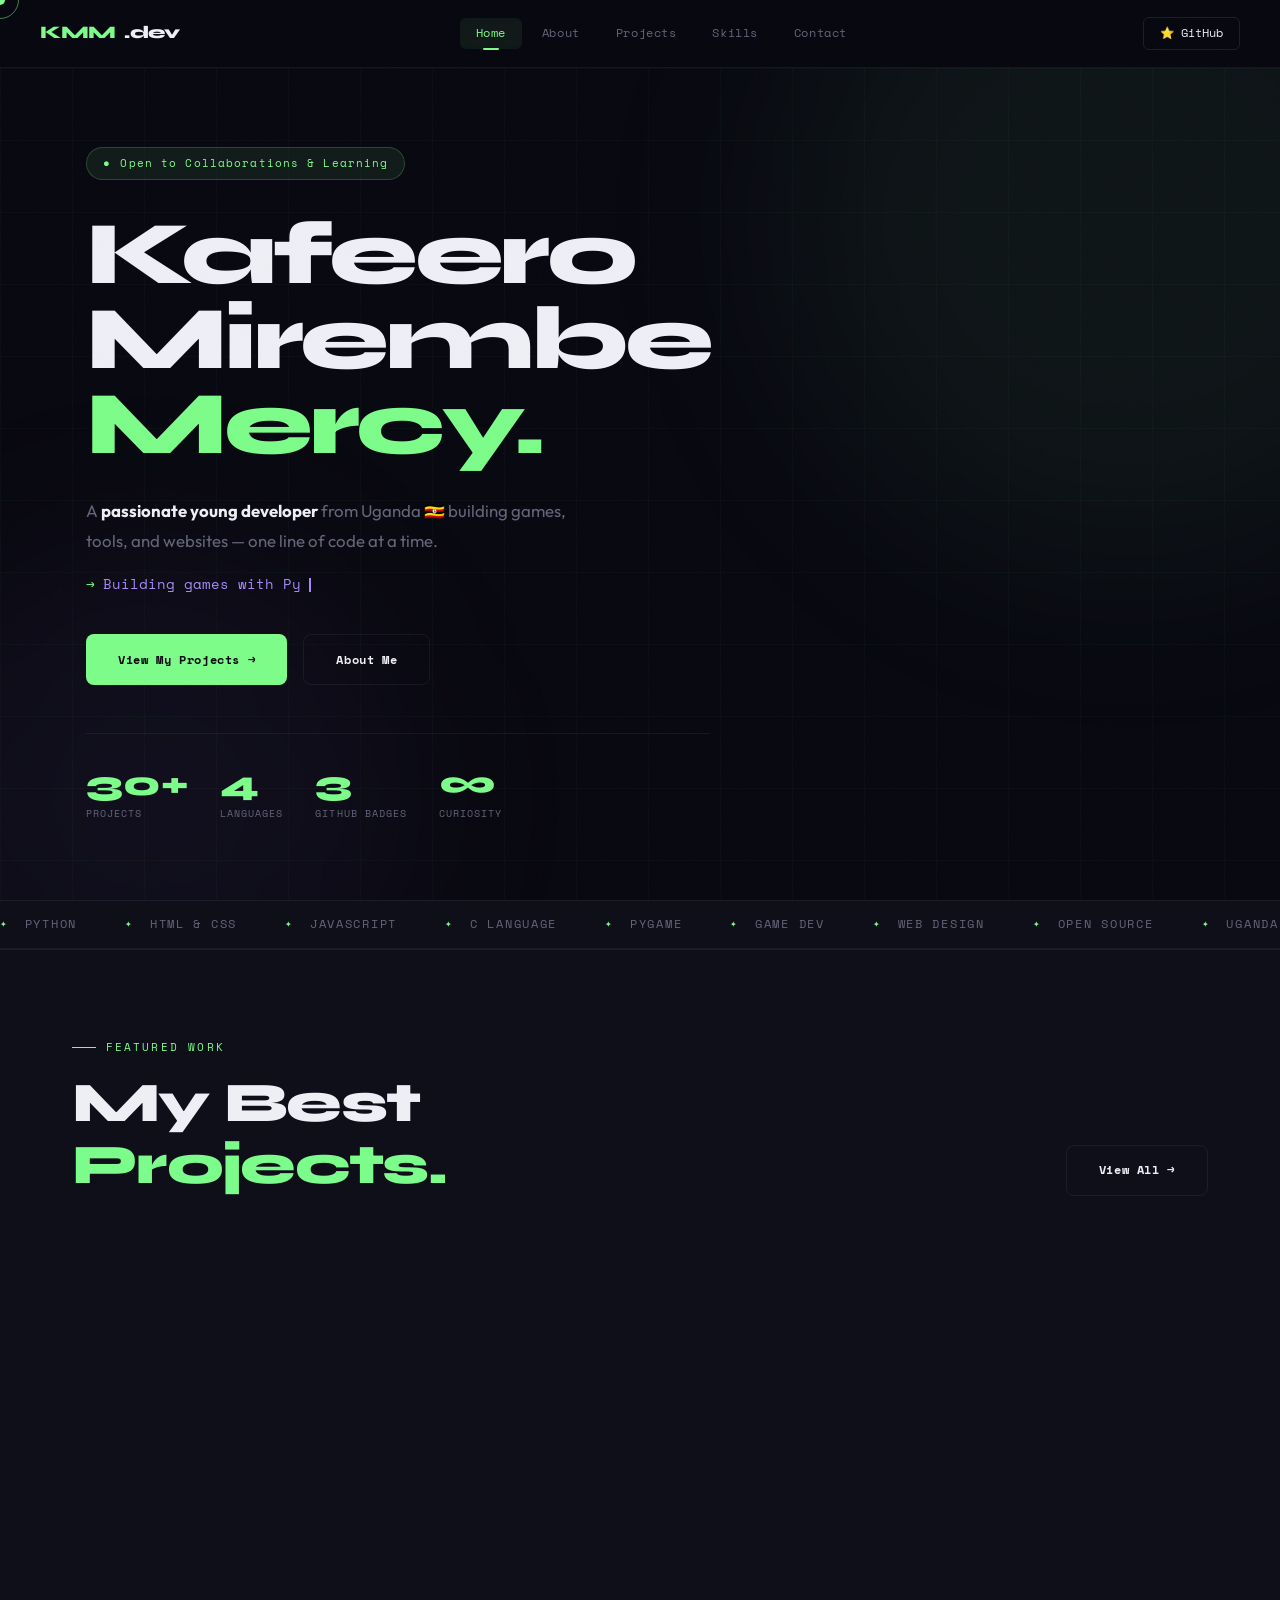
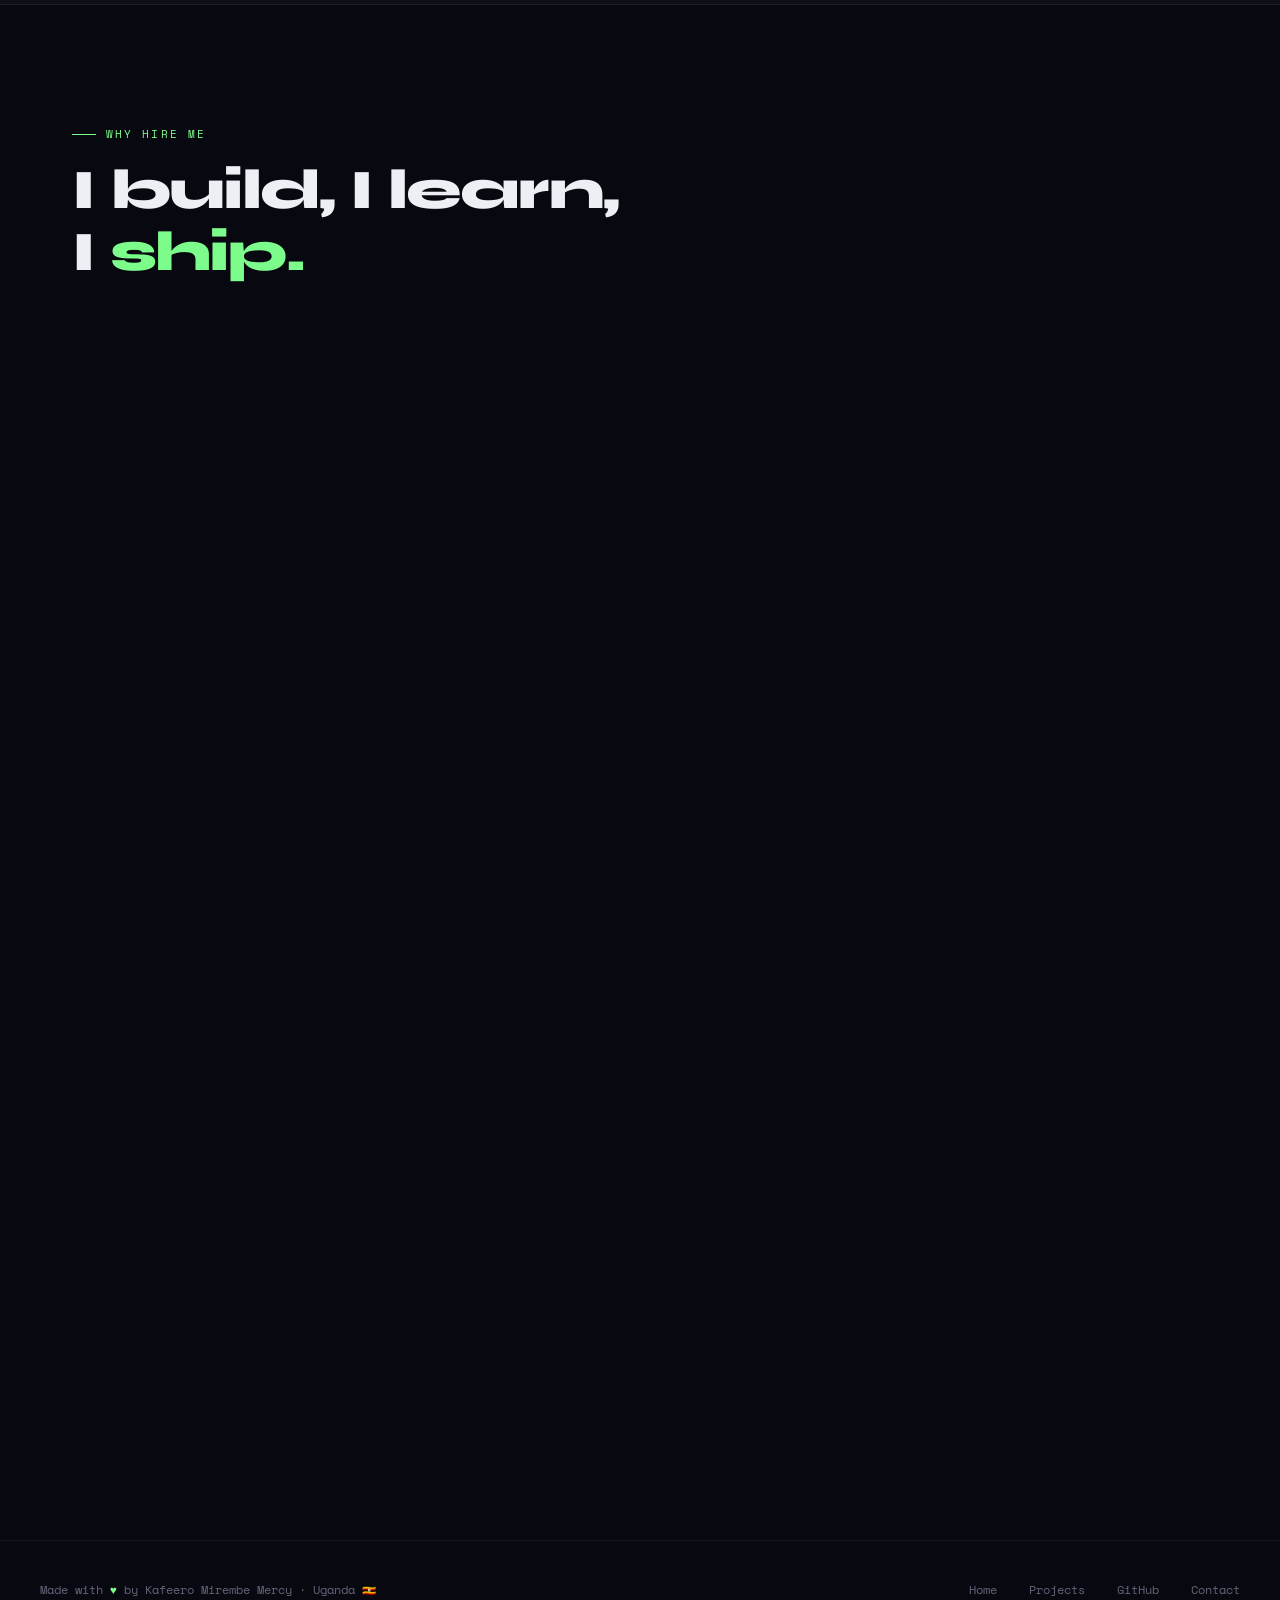
==== index.html @ 174ffc3c "Add files via upload" ====
<!DOCTYPE html>
<html lang="en">
<head>
<meta charset="UTF-8">
<meta name="viewport" content="width=device-width, initial-scale=1.0">
<title>Kafeero Mirembe Mercy — Portfolio</title>
<link rel="stylesheet" href="style.css">
<style>
/* HOME-SPECIFIC */
.hero {
  position: relative; overflow: hidden;
  min-height: calc(100vh - 68px);
  display: flex; align-items: center;
}
.hero-bg-blob {
  position: absolute; border-radius: 50%;
  filter: blur(100px); pointer-events: none;
}
.blob-green { width:700px;height:700px; background:rgba(124,252,138,0.055); top:-200px;right:-200px; }
.blob-purple { width:500px;height:500px; background:rgba(167,139,250,0.05); bottom:-150px;left:-100px; }

.hero-inner {
  display: grid;
  grid-template-columns: 1fr 420px;
  gap: 4rem; align-items: center;
  position: relative; z-index: 2;
  padding: 4rem 0;
}
.hero-eyebrow {
  display: inline-flex; align-items: center; gap: 0.6rem;
  background: rgba(124,252,138,0.08);
  border: 1px solid rgba(124,252,138,0.2);
  padding: 0.4rem 1rem; border-radius: 30px;
  font-family: 'Space Mono', monospace;
  font-size: 0.7rem; color: var(--accent);
  letter-spacing: 0.1em; margin-bottom: 2rem;
}
.hero-eyebrow::before { content:'●'; animation: pulse 2s infinite; }
@keyframes pulse { 0%,100%{opacity:1} 50%{opacity:0.3} }

.hero-name {
  font-family: 'Syne', sans-serif;
  font-size: clamp(3.2rem, 7vw, 5.8rem);
  font-weight: 800; line-height: 0.95;
  letter-spacing: -0.04em; margin-bottom: 1.8rem;
}
.hero-name .line { display: block; }
.hero-name .green { color: var(--accent); }

.hero-sub {
  font-size: 1.05rem; color: var(--muted);
  line-height: 1.8; margin-bottom: 1.2rem; max-width: 520px;
}
.hero-sub strong { color: var(--text); }

.typed-line {
  font-family: 'Space Mono', monospace;
  font-size: 0.85rem; color: var(--accent2);
  margin-bottom: 2.5rem; height: 1.4em;
  display: flex; align-items: center; gap: 0.5rem;
}
.typed-line::before { content: '→'; color: var(--accent); }
.typed-cursor {
  display: inline-block; width: 2px; height: 1em;
  background: var(--accent2); animation: blink 1s step-end infinite; vertical-align: middle;
}
@keyframes blink { 0%,100%{opacity:1}50%{opacity:0} }

.hero-ctas { display: flex; gap: 1rem; flex-wrap: wrap; margin-bottom: 3rem; }

.hero-stats {
  display: flex; gap: 2rem; flex-wrap: wrap;
  padding-top: 2rem; border-top: 1px solid var(--border2);
}
.stat { }
.stat-n { font-family:'Syne',sans-serif; font-size:2.2rem; font-weight:800; color:var(--accent); line-height:1; }
.stat-l { font-family:'Space Mono',monospace; font-size:0.65rem; color:var(--muted); letter-spacing:0.1em; text-transform:uppercase; margin-top:0.2rem; }

/* PHOTO CARD */
.photo-card {
  position: relative;
  animation: floatY 6s ease-in-out infinite;
}
@keyframes floatY { 0%,100%{transform:translateY(0)} 50%{transform:translateY(-12px)} }

.photo-frame {
  position: relative; border-radius: 24px; overflow: hidden;
  aspect-ratio: 3/4;
}
.photo-frame::before {
  content:''; position:absolute; inset:-2px; z-index:0;
  border-radius:26px;
  background: linear-gradient(135deg, var(--accent), var(--accent2) 50%, var(--accent3));
}
.photo-frame img {
  position: relative; z-index:1;
  width:100%; height:100%; object-fit:cover;
  border-radius:22px; display:block;
}

.photo-chip {
  position:absolute; display:flex; align-items:center; gap:0.6rem;
  background:rgba(13,13,20,0.92); backdrop-filter:blur(12px);
  border:1px solid var(--border2); border-radius:10px;
  padding:0.7rem 1.1rem; z-index:3;
}
.chip-icon { font-size:1.2rem; }
.chip-text { font-family:'Space Mono',monospace; font-size:0.65rem; color:var(--muted); line-height:1.4; }
.chip-text strong { display:block; color:var(--text); font-size:0.78rem; }
.chip-tl { top:-14px; left:-14px; }
.chip-br { bottom:-14px; right:-14px; }

/* FEATURED STRIP */
.featured {
  background: var(--bg2);
  border-top:1px solid var(--border2); border-bottom:1px solid var(--border2);
  padding: 5rem 0;
}
.featured-grid {
  display: grid; grid-template-columns: repeat(3,1fr); gap:1.5rem;
  margin-top: 3rem;
}
.feat-card {
  background: var(--card);
  border: 1px solid var(--border2);
  border-radius: var(--radius);
  padding: 1.8rem;
  transition: var(--transition);
  text-decoration: none; color: var(--text);
  display: block; position: relative; overflow: hidden;
}
.feat-card::after {
  content:''; position:absolute; inset:0;
  background: linear-gradient(135deg, transparent 60%, rgba(124,252,138,0.04));
  opacity:0; transition: opacity 0.3s;
}
.feat-card:hover { border-color: rgba(124,252,138,0.35); transform:translateY(-5px); box-shadow:var(--glow); }
.feat-card:hover::after { opacity:1; }
.feat-icon { font-size:2.2rem; margin-bottom:1.2rem; }
.feat-lang { margin-bottom:0.8rem; }
.feat-name { font-family:'Syne',sans-serif; font-size:1.15rem; font-weight:700; margin-bottom:0.5rem; letter-spacing:-0.02em; }
.feat-desc { font-size:0.85rem; color:var(--muted); line-height:1.65; }
.feat-arrow { position:absolute; top:1.8rem; right:1.8rem; color:var(--muted); font-size:1.1rem; transition:var(--transition); }
.feat-card:hover .feat-arrow { color:var(--accent); transform:translate(3px,-3px); }

/* WHY ME */
.why-grid { display:grid; grid-template-columns:1fr 1fr; gap:1rem; margin-top:3rem; }
.why-card { background:var(--card); border:1px solid var(--border2); border-radius:var(--radius); padding:2rem; }
.why-card:hover { border-color:var(--border); }
.why-num { font-family:'Syne',sans-serif; font-size:3rem; font-weight:800; color:rgba(124,252,138,0.15); line-height:1; margin-bottom:0.5rem; }
.why-title { font-family:'Syne',sans-serif; font-size:1.1rem; font-weight:700; margin-bottom:0.5rem; }
.why-desc { font-size:0.88rem; color:var(--muted); line-height:1.7; }

/* CTA BANNER */
.cta-banner {
  background: linear-gradient(135deg, rgba(124,252,138,0.07), rgba(167,139,250,0.07));
  border: 1px solid var(--border);
  border-radius: 24px; padding: 4rem 3rem;
  text-align: center; margin: 5rem 0;
}
.cta-banner h3 { font-family:'Syne',sans-serif; font-size:2.5rem; font-weight:800; margin-bottom:1rem; letter-spacing:-0.03em; }
.cta-banner p { color:var(--muted); margin-bottom:2rem; font-size:1.05rem; }

@media (max-width:900px) {
  .hero-inner { grid-template-columns:1fr; }
  .photo-card { max-width:300px; margin:0 auto; order:-1; }
  .featured-grid { grid-template-columns:1fr; }
  .why-grid { grid-template-columns:1fr; }
}
</style>
</head>
<body>
<div class="cursor-dot"></div>
<div class="cursor-ring"></div>

<nav class="navbar">
  <a class="nav-logo" href="index.html">KMM<span>.dev</span></a>
  <ul class="nav-links">
    <li><a href="index.html" class="active">Home</a></li>
    <li><a href="about.html">About</a></li>
    <li><a href="projects.html">Projects</a></li>
    <li><a href="skills.html">Skills</a></li>
    <li><a href="contact.html">Contact</a></li>
  </ul>
  <div class="nav-right">
    <a href="https://github.com/K-Mirembe-Mercy/" target="_blank" class="nav-github">⭐ GitHub</a>
    <button class="hamburger" id="hamburger" aria-label="Menu"><span></span><span></span><span></span></button>
  </div>
</nav>

<div class="mobile-nav" id="mobileNav">
  <a href="index.html">Home</a>
  <a href="about.html">About</a>
  <a href="projects.html">Projects</a>
  <a href="skills.html">Skills</a>
  <a href="contact.html">Contact</a>
</div>

<main class="page">
  <!-- HERO -->
  <section class="hero">
    <div class="grid-bg"></div>
    <div class="hero-bg-blob blob-green"></div>
    <div class="hero-bg-blob blob-purple"></div>
    <div class="container">
      <div class="hero-inner">
        <div class="hero-content">
          <div class="hero-eyebrow">Open to Collaborations &amp; Learning</div>
          <h1 class="hero-name">
            <span class="line">Kafeero</span>
            <span class="line">Mirembe</span>
            <span class="line green">Mercy.</span>
          </h1>
          <p class="hero-sub">
            A <strong>passionate young developer</strong> from Uganda 🇺🇬 building games, tools, and websites — one line of code at a time.
          </p>
          <div class="typed-line"><span id="typed"></span><span class="typed-cursor"></span></div>
          <div class="hero-ctas">
            <a href="projects.html" class="btn btn-green">View My Projects →</a>
            <a href="about.html" class="btn btn-ghost">About Me</a>
          </div>
          <div class="hero-stats">
            <div class="stat"><div class="stat-n">30+</div><div class="stat-l">Projects</div></div>
            <div class="stat"><div class="stat-n">4</div><div class="stat-l">Languages</div></div>
            <div class="stat"><div class="stat-n">3</div><div class="stat-l">GitHub Badges</div></div>
            <div class="stat"><div class="stat-n">∞</div><div class="stat-l">Curiosity</div></div>
          </div>
        </div>
        <div class="photo-card fade-up">
          <div class="photo-frame">
            <div class="photo-chip chip-tl">
              <span class="chip-icon">🏅</span>
              <span class="chip-text"><strong>3 Badges</strong>GitHub Achievements</span>
            </div>
            <img src="photo.jpeg" alt="Kafeero Mirembe Mercy" />
            <div class="photo-chip chip-br">
              <span class="chip-icon">🚀</span>
              <span class="chip-text"><strong>30+ Projects</strong>Built &amp; Shipped</span>
            </div>
          </div>
        </div>
      </div>
    </div>
  </section>

  <!-- MARQUEE -->
  <div class="marquee-track">
    <div class="marquee-inner">
      <span class="marquee-item">Python</span><span class="marquee-item">HTML &amp; CSS</span><span class="marquee-item">JavaScript</span><span class="marquee-item">C Language</span><span class="marquee-item">Pygame</span><span class="marquee-item">Game Dev</span><span class="marquee-item">Web Design</span><span class="marquee-item">Open Source</span><span class="marquee-item">Uganda 🇺🇬</span><span class="marquee-item">Always Learning</span>
      <span class="marquee-item">Python</span><span class="marquee-item">HTML &amp; CSS</span><span class="marquee-item">JavaScript</span><span class="marquee-item">C Language</span><span class="marquee-item">Pygame</span><span class="marquee-item">Game Dev</span><span class="marquee-item">Web Design</span><span class="marquee-item">Open Source</span><span class="marquee-item">Uganda 🇺🇬</span><span class="marquee-item">Always Learning</span>
    </div>
  </div>

  <!-- FEATURED PROJECTS -->
  <div class="featured">
    <div class="container">
      <div class="tag">Featured Work</div>
      <div style="display:flex;justify-content:space-between;align-items:flex-end;flex-wrap:wrap;gap:1rem;">
        <h2 class="section-title">My Best<br><span class="accent">Projects.</span></h2>
        <a href="projects.html" class="btn btn-ghost" style="align-self:flex-end;">View All →</a>
      </div>
      <div class="featured-grid">
        <a href="projects.html" class="feat-card fade-up">
          <span class="feat-arrow">↗</span>
          <div class="feat-icon">🎈</div>
          <div class="feat-lang"><span class="lang-tag lang-py">Python</span></div>
          <div class="feat-name">Balloon Shooter</div>
          <div class="feat-desc">Arcade-style game with collision detection, score tracking, and increasing difficulty. Built with Pygame.</div>
        </a>
        <a href="projects.html" class="feat-card fade-up d1">
          <span class="feat-arrow">↗</span>
          <div class="feat-icon">🌍</div>
          <div class="feat-lang"><span class="lang-tag lang-web">HTML/CSS/JS</span></div>
          <div class="feat-name">Codeon Africa</div>
          <div class="feat-desc">A full responsive website for Codeon Africa with modern layout, interactive sections and polished design.</div>
        </a>
        <a href="projects.html" class="feat-card fade-up d2">
          <span class="feat-arrow">↗</span>
          <div class="feat-icon">🎓</div>
          <div class="feat-lang"><span class="lang-tag lang-c">C</span></div>
          <div class="feat-name">Student Management</div>
          <div class="feat-desc">A complete C program to handle student records, grades and reports using data structures and file I/O.</div>
        </a>
      </div>
    </div>
  </div>

  <!-- WHY MERCY -->
  <section class="section">
    <div class="container">
      <div class="tag">Why Hire Me</div>
      <h2 class="section-title" style="margin-bottom:0;">I build, I learn,<br>I <span class="accent">ship.</span></h2>
      <div class="why-grid">
        <div class="why-card fade-up">
          <div class="why-num">01</div>
          <div class="why-title">Truly Multi-Language</div>
          <div class="why-desc">Python, C, HTML, CSS, JavaScript — I've actually built real projects in all of them, not just followed tutorials.</div>
        </div>
        <div class="why-card fade-up d1">
          <div class="why-num">02</div>
          <div class="why-title">Game-Minded Thinker</div>
          <div class="why-desc">Building 10+ games taught me physics loops, collision systems, real-time rendering logic, and creative problem-solving.</div>
        </div>
        <div class="why-card fade-up d2">
          <div class="why-num">03</div>
          <div class="why-title">Web to Systems</div>
          <div class="why-desc">From pixel-perfect websites to low-level C systems, I think at multiple levels of abstraction — a rare skill.</div>
        </div>
        <div class="why-card fade-up d3">
          <div class="why-num">04</div>
          <div class="why-title">Ship Velocity</div>
          <div class="why-desc">30+ projects and counting. I don't just plan — I build. Fast, iterative, and always learning from every project.</div>
        </div>
      </div>
    </div>
  </section>

  <!-- CTA -->
  <section class="section-sm">
    <div class="container">
      <div class="cta-banner fade-up">
        <h3>Ready to build something<br><span class="accent">amazing together?</span></h3>
        <p>I'm always open to new projects, collaborations, and learning opportunities.</p>
        <a href="contact.html" class="btn btn-green">Get In Touch →</a>
      </div>
    </div>
  </section>
</main>

<footer>
  <div class="footer-inner">
    <div class="footer-left">Made with <span>♥</span> by Kafeero Mirembe Mercy · Uganda 🇺🇬</div>
    <div class="footer-links">
      <a href="index.html">Home</a>
      <a href="projects.html">Projects</a>
      <a href="https://github.com/K-Mirembe-Mercy/" target="_blank">GitHub</a>
      <a href="contact.html">Contact</a>
    </div>
  </div>
</footer>

<script src="main.js"></script>
<script>
// TYPING EFFECT
const phrases = ['Building games with Python 🎮','Creating web experiences 🌐','Writing C programs ⚙️','Shipping new projects 🚀','Always learning, always growing 📚'];
let pi=0,ci=0,del=false;
function type(){
  const el=document.getElementById('typed'); if(!el)return;
  const ph=phrases[pi];
  if(!del){el.textContent=ph.slice(0,++ci); if(ci===ph.length){del=true;setTimeout(type,1800);return;}}
  else{el.textContent=ph.slice(0,--ci); if(ci===0){del=false;pi=(pi+1)%phrases.length;}}
  setTimeout(type,del?45:75);
}
type();
</script>
</body>
</html>
---- style.css ----
/* ===== MERCY PORTFOLIO — SHARED STYLES ===== */
@import url('https://fonts.googleapis.com/css2?family=Syne:wght@400;600;700;800&family=Space+Mono:ital,wght@0,400;0,700;1,400&family=Outfit:wght@300;400;500;600&display=swap');

:root {
  --bg: #080810;
  --bg2: #0f0f1a;
  --card: #13131e;
  --card2: #1a1a28;
  --accent: #7cfc8a;
  --accent2: #a78bfa;
  --accent3: #f472b6;
  --text: #eeeef5;
  --muted: #64647a;
  --border: rgba(124,252,138,0.12);
  --border2: rgba(255,255,255,0.06);
  --glow: 0 0 50px rgba(124,252,138,0.1);
  --shadow: 0 20px 60px rgba(0,0,0,0.5);
  --radius: 16px;
  --transition: all 0.3s cubic-bezier(0.4, 0, 0.2, 1);
}

*, *::before, *::after { margin:0; padding:0; box-sizing:border-box; }
html { scroll-behavior: smooth; font-size: 16px; }

body {
  background: var(--bg);
  color: var(--text);
  font-family: 'Outfit', sans-serif;
  overflow-x: hidden;
  line-height: 1.6;
  cursor: none;
}

/* ===== CURSOR ===== */
.cursor-dot {
  width: 10px; height: 10px;
  background: var(--accent);
  border-radius: 50%;
  position: fixed;
  pointer-events: none;
  z-index: 9999;
  transform: translate(-50%, -50%);
  transition: transform 0.1s;
  mix-blend-mode: screen;
}
.cursor-ring {
  width: 38px; height: 38px;
  border: 1.5px solid rgba(124,252,138,0.5);
  border-radius: 50%;
  position: fixed;
  pointer-events: none;
  z-index: 9998;
  transform: translate(-50%, -50%);
  transition: all 0.18s ease;
}
body:hover .cursor-dot, body:hover .cursor-ring { opacity: 1; }

/* ===== NOISE ===== */
body::after {
  content:'';
  position:fixed; inset:0;
  background-image: url("data:image/svg+xml,%3Csvg viewBox='0 0 512 512' xmlns='http://www.w3.org/2000/svg'%3E%3Cfilter id='n'%3E%3CfeTurbulence type='fractalNoise' baseFrequency='0.75' numOctaves='4' stitchTiles='stitch'/%3E%3C/filter%3E%3Crect width='100%25' height='100%25' filter='url(%23n)' opacity='0.03'/%3E%3C/svg%3E");
  pointer-events:none; z-index:9990; opacity:0.5;
}

/* ===== NAVBAR ===== */
.navbar {
  position: fixed; top: 0; left: 0; right: 0;
  z-index: 500;
  display: flex; align-items: center; justify-content: space-between;
  padding: 0 2.5rem;
  height: 68px;
  background: rgba(8,8,16,0.85);
  backdrop-filter: blur(24px) saturate(180%);
  border-bottom: 1px solid var(--border2);
}
.nav-logo {
  font-family: 'Syne', sans-serif;
  font-weight: 800; font-size: 1.1rem;
  color: var(--accent);
  text-decoration: none;
  letter-spacing: -0.02em;
  display: flex; align-items: center; gap: 0.5rem;
}
.nav-logo span { color: var(--text); }
.nav-links {
  display: flex; gap: 0.25rem;
  list-style: none;
}
.nav-links a {
  display: block;
  padding: 0.4rem 1rem;
  color: var(--muted);
  text-decoration: none;
  font-family: 'Space Mono', monospace;
  font-size: 0.72rem;
  letter-spacing: 0.05em;
  border-radius: 6px;
  transition: var(--transition);
  position: relative;
}
.nav-links a:hover, .nav-links a.active {
  color: var(--accent);
  background: rgba(124,252,138,0.07);
}
.nav-links a.active::after {
  content: '';
  position: absolute; bottom: -1px; left: 50%; transform: translateX(-50%);
  width: 16px; height: 2px;
  background: var(--accent);
  border-radius: 2px;
}
.nav-right {
  display: flex; align-items: center; gap: 1rem;
}
.nav-github {
  display: flex; align-items: center; gap: 0.5rem;
  font-family: 'Space Mono', monospace;
  font-size: 0.72rem;
  color: var(--text);
  text-decoration: none;
  padding: 0.4rem 1rem;
  border: 1px solid var(--border);
  border-radius: 6px;
  transition: var(--transition);
}
.nav-github:hover { border-color: var(--accent); color: var(--accent); }

/* HAMBURGER */
.hamburger {
  display: none; flex-direction: column; gap: 5px;
  background: none; border: none; cursor: pointer; padding: 4px;
}
.hamburger span { display:block; width:22px; height:2px; background:var(--accent); transition:all 0.3s; border-radius:2px; }
.hamburger.open span:nth-child(1) { transform: rotate(45deg) translate(5px, 5px); }
.hamburger.open span:nth-child(2) { opacity: 0; }
.hamburger.open span:nth-child(3) { transform: rotate(-45deg) translate(5px, -5px); }

.mobile-nav {
  display: none; position: fixed; inset: 0;
  background: rgba(8,8,16,0.98);
  z-index: 498;
  flex-direction: column; align-items: center; justify-content: center;
  gap: 2rem;
}
.mobile-nav.open { display: flex; }
.mobile-nav a {
  font-family: 'Syne', sans-serif;
  font-size: 2.2rem; font-weight: 800;
  color: var(--text); text-decoration: none;
  transition: color 0.2s; letter-spacing: -0.02em;
}
.mobile-nav a:hover { color: var(--accent); }

/* ===== PAGE WRAPPER ===== */
.page { padding-top: 68px; min-height: 100vh; }

/* ===== SECTION UTILITIES ===== */
.container { max-width: 1200px; margin: 0 auto; padding: 0 2rem; }
.section { padding: 7rem 0; }
.section-sm { padding: 4rem 0; }

.tag {
  display: inline-flex; align-items: center; gap: 0.6rem;
  font-family: 'Space Mono', monospace;
  font-size: 0.68rem;
  color: var(--accent);
  letter-spacing: 0.2em;
  text-transform: uppercase;
  margin-bottom: 1rem;
}
.tag::before { content:''; display:inline-block; width:24px; height:1px; background:var(--accent); }

h1.display {
  font-family: 'Syne', sans-serif;
  font-size: clamp(3rem, 8vw, 6rem);
  font-weight: 800;
  line-height: 1;
  letter-spacing: -0.04em;
}
h2.section-title {
  font-family: 'Syne', sans-serif;
  font-size: clamp(2rem, 5vw, 3.5rem);
  font-weight: 800;
  letter-spacing: -0.03em;
  line-height: 1.1;
}
.accent { color: var(--accent); }
.accent2 { color: var(--accent2); }
.accent3 { color: var(--accent3); }
.muted { color: var(--muted); }

/* ===== BUTTONS ===== */
.btn {
  display: inline-flex; align-items: center; gap: 0.5rem;
  font-family: 'Space Mono', monospace;
  font-size: 0.78rem;
  font-weight: 700;
  letter-spacing: 0.05em;
  padding: 0.9rem 2rem;
  border-radius: 8px;
  text-decoration: none;
  transition: var(--transition);
  cursor: pointer;
  border: none;
}
.btn-green { background: var(--accent); color: #080810; }
.btn-green:hover { transform: translateY(-2px); box-shadow: 0 10px 30px rgba(124,252,138,0.3); }
.btn-ghost { background: transparent; color: var(--text); border: 1px solid var(--border2); }
.btn-ghost:hover { border-color: var(--accent); color: var(--accent); }

/* ===== CARDS ===== */
.card {
  background: var(--card);
  border: 1px solid var(--border2);
  border-radius: var(--radius);
  transition: var(--transition);
}
.card:hover { border-color: var(--border); transform: translateY(-4px); box-shadow: var(--glow); }

/* ===== LANG TAGS ===== */
.lang-tag {
  display: inline-flex; align-items: center;
  font-family: 'Space Mono', monospace;
  font-size: 0.65rem;
  padding: 0.25rem 0.75rem;
  border-radius: 20px;
  letter-spacing: 0.05em;
}
.lang-py { color: #60a5fa; background: rgba(96,165,250,0.1); border: 1px solid rgba(96,165,250,0.2); }
.lang-c { color: var(--accent3); background: rgba(244,114,182,0.1); border: 1px solid rgba(244,114,182,0.2); }
.lang-web { color: var(--accent2); background: rgba(167,139,250,0.1); border: 1px solid rgba(167,139,250,0.2); }
.lang-all { color: var(--accent); background: rgba(124,252,138,0.1); border: 1px solid rgba(124,252,138,0.2); }

/* ===== FOOTER ===== */
footer {
  border-top: 1px solid var(--border2);
  padding: 2.5rem 2rem;
}
.footer-inner {
  max-width: 1200px; margin: 0 auto;
  display: flex; justify-content: space-between; align-items: center;
  flex-wrap: wrap; gap: 1rem;
}
.footer-left { font-family: 'Space Mono', monospace; font-size: 0.72rem; color: var(--muted); }
.footer-left span { color: var(--accent); }
.footer-links { display: flex; gap: 2rem; }
.footer-links a {
  font-family: 'Space Mono', monospace; font-size: 0.72rem;
  color: var(--muted); text-decoration: none; transition: color 0.2s;
}
.footer-links a:hover { color: var(--accent); }

/* ===== ANIMATIONS ===== */
.fade-up { opacity:0; transform:translateY(28px); transition:opacity 0.7s ease, transform 0.7s ease; }
.fade-up.visible { opacity:1; transform:translateY(0); }
.fade-up.d1 { transition-delay: 0.1s; }
.fade-up.d2 { transition-delay: 0.2s; }
.fade-up.d3 { transition-delay: 0.3s; }
.fade-up.d4 { transition-delay: 0.4s; }

/* ===== MARQUEE ===== */
.marquee-track { overflow:hidden; border-top:1px solid var(--border2); border-bottom:1px solid var(--border2); background:var(--bg2); padding:0.9rem 0; }
.marquee-inner { display:flex; gap:3rem; animation:marqueeScroll 22s linear infinite; white-space:nowrap; }
.marquee-item { font-family:'Space Mono',monospace; font-size:0.72rem; color:var(--muted); letter-spacing:0.15em; text-transform:uppercase; display:flex;align-items:center;gap:1rem; flex-shrink:0; }
.marquee-item::before { content:'✦'; color:var(--accent); font-size:0.5rem; }
@keyframes marqueeScroll { 0%{transform:translateX(0)} 100%{transform:translateX(-50%)} }

/* ===== GRID BACKGROUND ===== */
.grid-bg {
  position:absolute; inset:0;
  background-image: linear-gradient(rgba(124,252,138,0.025) 1px, transparent 1px), linear-gradient(90deg, rgba(124,252,138,0.025) 1px, transparent 1px);
  background-size:72px 72px;
  pointer-events:none;
}

/* ===== RESPONSIVE ===== */
@media (max-width: 900px) {
  .nav-links, .nav-github { display: none; }
  .hamburger { display: flex; }
  .navbar { padding: 0 1.5rem; }
}
@media (max-width: 600px) {
  .container { padding: 0 1.25rem; }
  .section { padding: 4rem 0; }
}
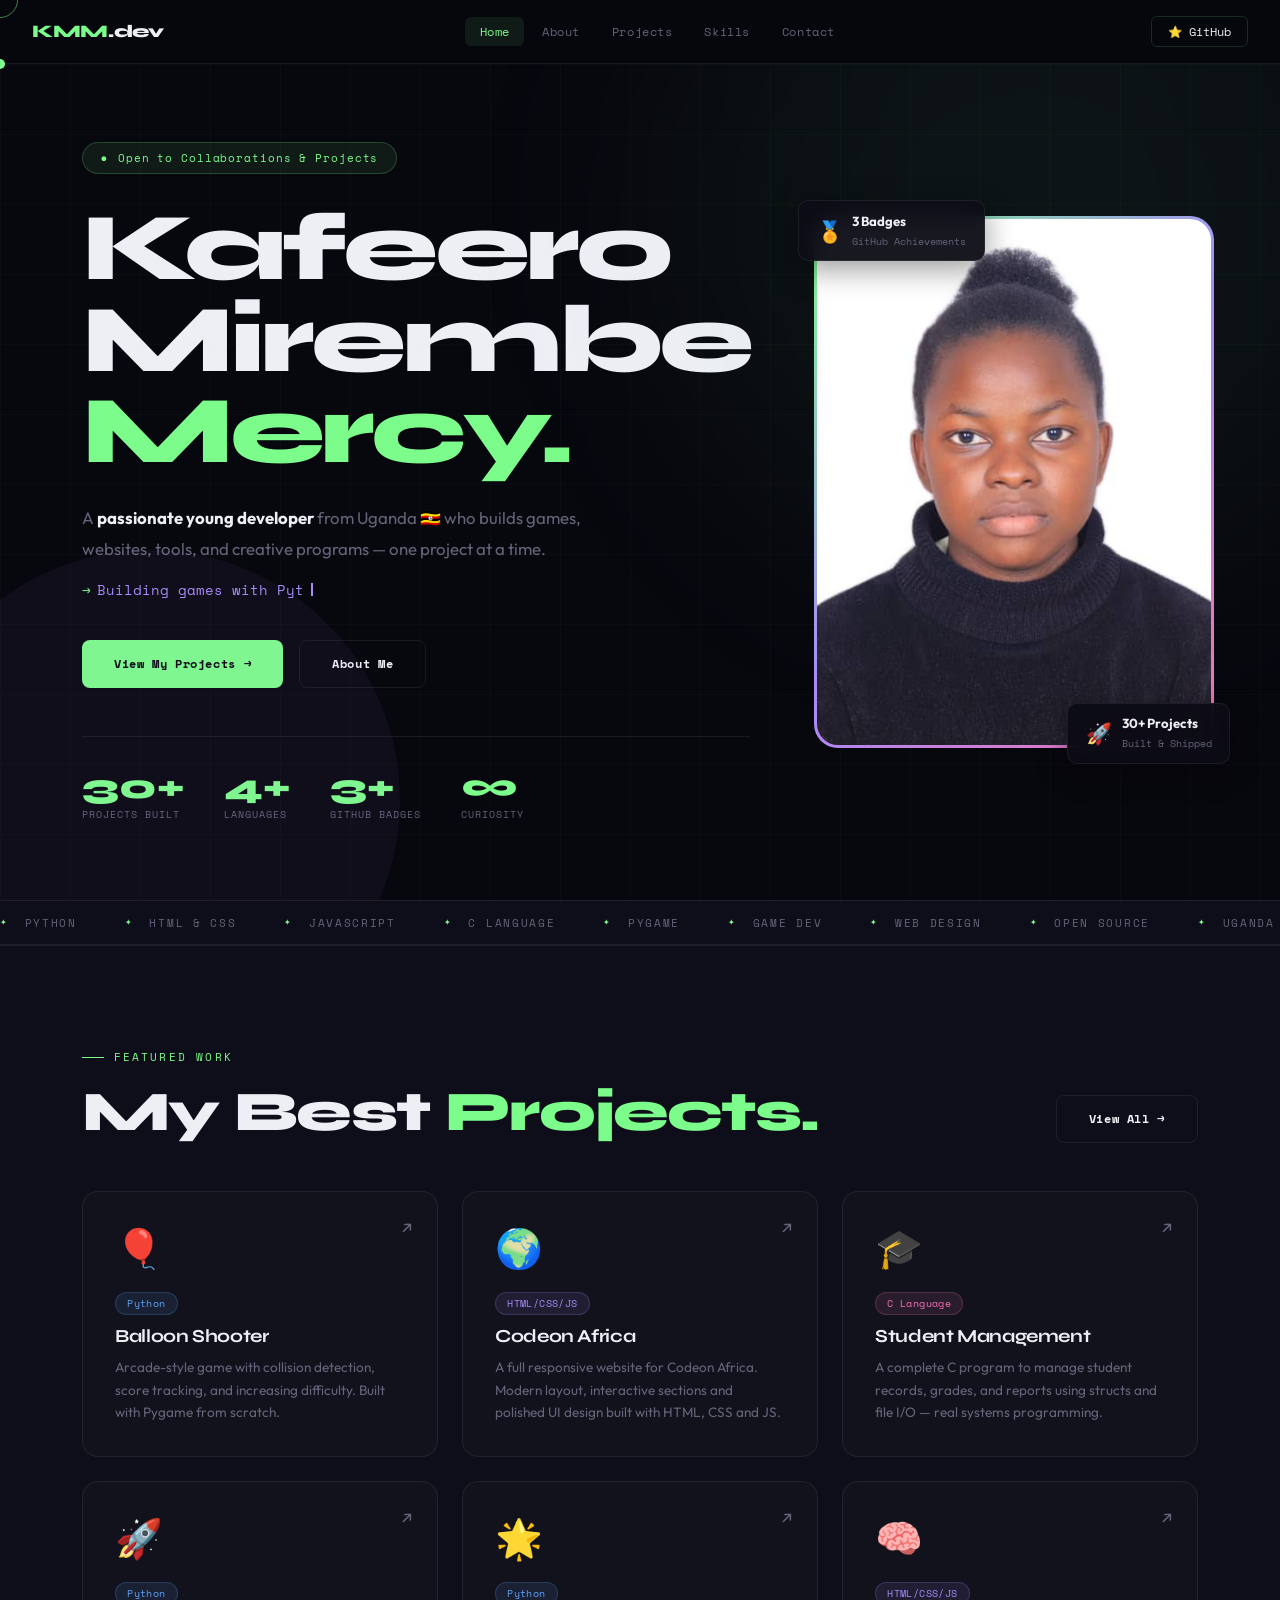
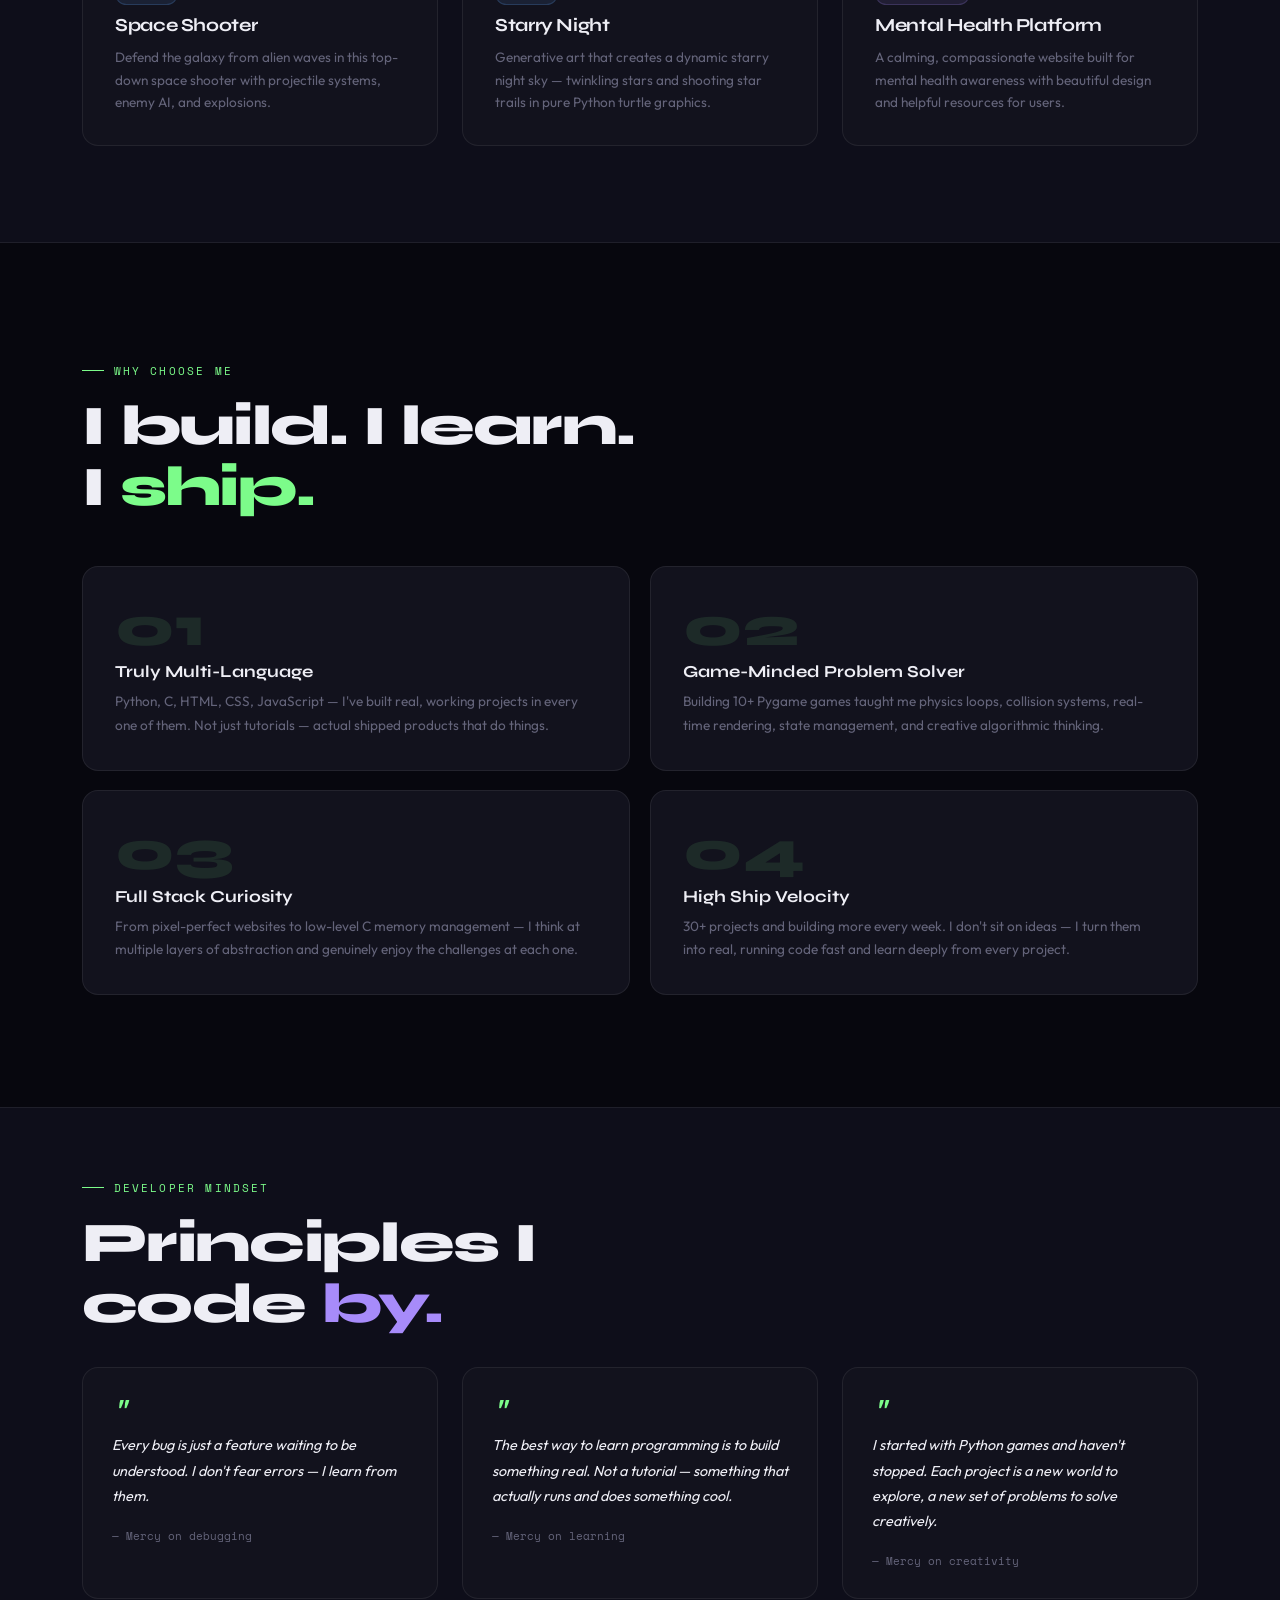
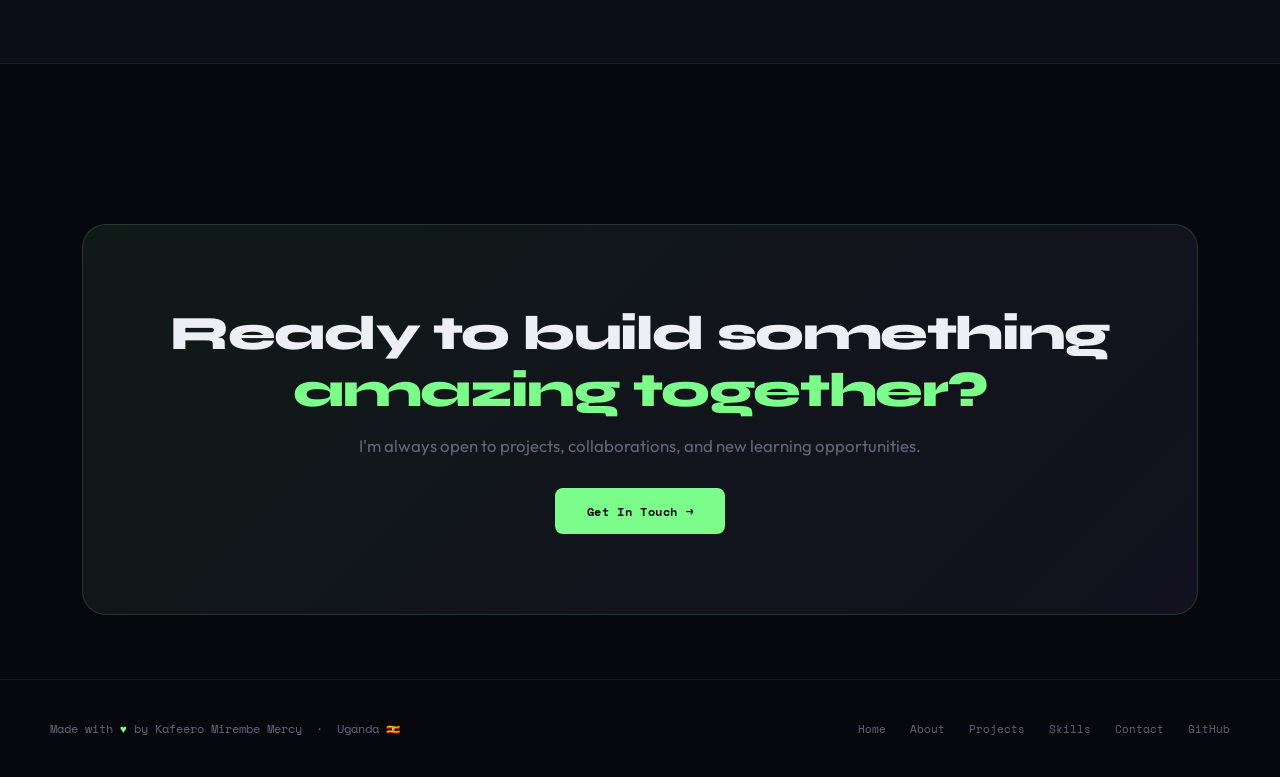
==== commit 9286febd: "Add files via upload" ====
--- a/index.html
+++ b/index.html
@@ -5,353 +5,289 @@
 <meta name="viewport" content="width=device-width, initial-scale=1.0">
 <title>Kafeero Mirembe Mercy — Portfolio</title>
 <link rel="stylesheet" href="style.css">
+
 <style>
-/* HOME-SPECIFIC */
-.hero {
-  position: relative; overflow: hidden;
-  min-height: calc(100vh - 68px);
-  display: flex; align-items: center;
-}
-.hero-bg-blob {
-  position: absolute; border-radius: 50%;
-  filter: blur(100px); pointer-events: none;
-}
-.blob-green { width:700px;height:700px; background:rgba(124,252,138,0.055); top:-200px;right:-200px; }
-.blob-purple { width:500px;height:500px; background:rgba(167,139,250,0.05); bottom:-150px;left:-100px; }
-
-.hero-inner {
-  display: grid;
-  grid-template-columns: 1fr 420px;
-  gap: 4rem; align-items: center;
-  position: relative; z-index: 2;
-  padding: 4rem 0;
-}
-.hero-eyebrow {
-  display: inline-flex; align-items: center; gap: 0.6rem;
-  background: rgba(124,252,138,0.08);
-  border: 1px solid rgba(124,252,138,0.2);
-  padding: 0.4rem 1rem; border-radius: 30px;
-  font-family: 'Space Mono', monospace;
-  font-size: 0.7rem; color: var(--accent);
-  letter-spacing: 0.1em; margin-bottom: 2rem;
-}
-.hero-eyebrow::before { content:'●'; animation: pulse 2s infinite; }
-@keyframes pulse { 0%,100%{opacity:1} 50%{opacity:0.3} }
-
-.hero-name {
-  font-family: 'Syne', sans-serif;
-  font-size: clamp(3.2rem, 7vw, 5.8rem);
-  font-weight: 800; line-height: 0.95;
-  letter-spacing: -0.04em; margin-bottom: 1.8rem;
-}
-.hero-name .line { display: block; }
-.hero-name .green { color: var(--accent); }
-
-.hero-sub {
-  font-size: 1.05rem; color: var(--muted);
-  line-height: 1.8; margin-bottom: 1.2rem; max-width: 520px;
-}
-.hero-sub strong { color: var(--text); }
-
-.typed-line {
-  font-family: 'Space Mono', monospace;
-  font-size: 0.85rem; color: var(--accent2);
-  margin-bottom: 2.5rem; height: 1.4em;
-  display: flex; align-items: center; gap: 0.5rem;
-}
-.typed-line::before { content: '→'; color: var(--accent); }
-.typed-cursor {
-  display: inline-block; width: 2px; height: 1em;
-  background: var(--accent2); animation: blink 1s step-end infinite; vertical-align: middle;
-}
-@keyframes blink { 0%,100%{opacity:1}50%{opacity:0} }
-
-.hero-ctas { display: flex; gap: 1rem; flex-wrap: wrap; margin-bottom: 3rem; }
-
-.hero-stats {
-  display: flex; gap: 2rem; flex-wrap: wrap;
-  padding-top: 2rem; border-top: 1px solid var(--border2);
-}
-.stat { }
-.stat-n { font-family:'Syne',sans-serif; font-size:2.2rem; font-weight:800; color:var(--accent); line-height:1; }
-.stat-l { font-family:'Space Mono',monospace; font-size:0.65rem; color:var(--muted); letter-spacing:0.1em; text-transform:uppercase; margin-top:0.2rem; }
-
-/* PHOTO CARD */
-.photo-card {
-  position: relative;
-  animation: floatY 6s ease-in-out infinite;
-}
-@keyframes floatY { 0%,100%{transform:translateY(0)} 50%{transform:translateY(-12px)} }
-
-.photo-frame {
-  position: relative; border-radius: 24px; overflow: hidden;
-  aspect-ratio: 3/4;
-}
-.photo-frame::before {
-  content:''; position:absolute; inset:-2px; z-index:0;
-  border-radius:26px;
-  background: linear-gradient(135deg, var(--accent), var(--accent2) 50%, var(--accent3));
-}
-.photo-frame img {
-  position: relative; z-index:1;
-  width:100%; height:100%; object-fit:cover;
-  border-radius:22px; display:block;
-}
-
-.photo-chip {
-  position:absolute; display:flex; align-items:center; gap:0.6rem;
-  background:rgba(13,13,20,0.92); backdrop-filter:blur(12px);
-  border:1px solid var(--border2); border-radius:10px;
-  padding:0.7rem 1.1rem; z-index:3;
-}
-.chip-icon { font-size:1.2rem; }
-.chip-text { font-family:'Space Mono',monospace; font-size:0.65rem; color:var(--muted); line-height:1.4; }
-.chip-text strong { display:block; color:var(--text); font-size:0.78rem; }
-.chip-tl { top:-14px; left:-14px; }
-.chip-br { bottom:-14px; right:-14px; }
-
-/* FEATURED STRIP */
-.featured {
-  background: var(--bg2);
-  border-top:1px solid var(--border2); border-bottom:1px solid var(--border2);
-  padding: 5rem 0;
-}
-.featured-grid {
-  display: grid; grid-template-columns: repeat(3,1fr); gap:1.5rem;
-  margin-top: 3rem;
-}
-.feat-card {
-  background: var(--card);
-  border: 1px solid var(--border2);
-  border-radius: var(--radius);
-  padding: 1.8rem;
-  transition: var(--transition);
-  text-decoration: none; color: var(--text);
-  display: block; position: relative; overflow: hidden;
-}
-.feat-card::after {
-  content:''; position:absolute; inset:0;
-  background: linear-gradient(135deg, transparent 60%, rgba(124,252,138,0.04));
-  opacity:0; transition: opacity 0.3s;
-}
-.feat-card:hover { border-color: rgba(124,252,138,0.35); transform:translateY(-5px); box-shadow:var(--glow); }
-.feat-card:hover::after { opacity:1; }
-.feat-icon { font-size:2.2rem; margin-bottom:1.2rem; }
-.feat-lang { margin-bottom:0.8rem; }
-.feat-name { font-family:'Syne',sans-serif; font-size:1.15rem; font-weight:700; margin-bottom:0.5rem; letter-spacing:-0.02em; }
-.feat-desc { font-size:0.85rem; color:var(--muted); line-height:1.65; }
-.feat-arrow { position:absolute; top:1.8rem; right:1.8rem; color:var(--muted); font-size:1.1rem; transition:var(--transition); }
-.feat-card:hover .feat-arrow { color:var(--accent); transform:translate(3px,-3px); }
-
-/* WHY ME */
-.why-grid { display:grid; grid-template-columns:1fr 1fr; gap:1rem; margin-top:3rem; }
-.why-card { background:var(--card); border:1px solid var(--border2); border-radius:var(--radius); padding:2rem; }
-.why-card:hover { border-color:var(--border); }
-.why-num { font-family:'Syne',sans-serif; font-size:3rem; font-weight:800; color:rgba(124,252,138,0.15); line-height:1; margin-bottom:0.5rem; }
-.why-title { font-family:'Syne',sans-serif; font-size:1.1rem; font-weight:700; margin-bottom:0.5rem; }
-.why-desc { font-size:0.88rem; color:var(--muted); line-height:1.7; }
-
-/* CTA BANNER */
-.cta-banner {
-  background: linear-gradient(135deg, rgba(124,252,138,0.07), rgba(167,139,250,0.07));
-  border: 1px solid var(--border);
-  border-radius: 24px; padding: 4rem 3rem;
-  text-align: center; margin: 5rem 0;
-}
-.cta-banner h3 { font-family:'Syne',sans-serif; font-size:2.5rem; font-weight:800; margin-bottom:1rem; letter-spacing:-0.03em; }
-.cta-banner p { color:var(--muted); margin-bottom:2rem; font-size:1.05rem; }
-
-@media (max-width:900px) {
-  .hero-inner { grid-template-columns:1fr; }
-  .photo-card { max-width:300px; margin:0 auto; order:-1; }
-  .featured-grid { grid-template-columns:1fr; }
-  .why-grid { grid-template-columns:1fr; }
-}
+.hero{min-height:calc(100vh - 64px);display:flex;align-items:center;position:relative;overflow:hidden;}
+.blob1{position:absolute;width:700px;height:700px;border-radius:50%;filter:blur(120px);background:rgba(124,252,138,.055);top:-200px;right:-100px;pointer-events:none;}
+.blob2{position:absolute;width:500px;height:500px;border-radius:50%;filter:blur:100px;background:rgba(167,139,250,.05);bottom:-150px;left:-100px;pointer-events:none;}
+.hero-inner{display:grid;grid-template-columns:1fr 400px;gap:4rem;align-items:center;width:100%;padding:4rem 0;}
+.eyebrow{display:inline-flex;align-items:center;gap:.6rem;background:rgba(124,252,138,.08);border:1px solid rgba(124,252,138,.2);padding:.4rem 1.1rem;border-radius:30px;font-family:'Space Mono',monospace;font-size:.7rem;color:var(--green);letter-spacing:.08em;margin-bottom:1.8rem;}
+.eyebrow::before{content:'●';animation:pulse 2s infinite;}
+@keyframes pulse{0%,100%{opacity:1}50%{opacity:.3}}
+.hero-name{font-family:'Syne',sans-serif;font-size:clamp(3.2rem,8vw,6rem);font-weight:800;line-height:.95;letter-spacing:-.04em;margin-bottom:1.6rem;}
+.hero-name span{display:block;}
+.hero-sub{font-size:1.05rem;color:var(--muted);line-height:1.85;margin-bottom:1rem;max-width:500px;}
+.hero-sub strong{color:var(--text);}
+.typed-wrap{font-family:'Space Mono',monospace;font-size:.85rem;color:var(--purple);margin-bottom:2.5rem;min-height:1.4em;display:flex;align-items:center;gap:.4rem;}
+.typed-wrap::before{content:'→';color:var(--green);}
+.tcursor{display:inline-block;width:2px;height:1em;background:var(--purple);animation:blink 1s step-end infinite;vertical-align:middle;}
+@keyframes blink{0%,100%{opacity:1}50%{opacity:0}}
+.ctas{display:flex;gap:1rem;flex-wrap:wrap;margin-bottom:3rem;}
+.stats-row{display:flex;gap:2.5rem;flex-wrap:wrap;padding-top:2rem;border-top:1px solid var(--bord);}
+.stat-n{font-family:'Syne',sans-serif;font-size:2.2rem;font-weight:800;color:var(--green);line-height:1;}
+.stat-l{font-family:'Space Mono',monospace;font-size:.62rem;color:var(--muted);letter-spacing:.1em;text-transform:uppercase;margin-top:.2rem;}
+/* PHOTO */
+.photo-wrap{position:relative;animation:float 6s ease-in-out infinite;}
+@keyframes float{0%,100%{transform:translateY(0)}50%{transform:translateY(-14px)}}
+.photo-border{position:relative;border-radius:24px;padding:3px;background:linear-gradient(135deg,var(--green),var(--purple),var(--pink));}
+.photo-border img{display:block;width:100%;border-radius:21px;object-fit:cover;aspect-ratio:3/4;}
+.chip{position:absolute;display:flex;align-items:center;gap:.6rem;background:rgba(12,12,22,.95);backdrop-filter:blur(12px);border:1px solid var(--bord);border-radius:10px;padding:.7rem 1.1rem;z-index:3;box-shadow:0 8px 30px rgba(0,0,0,.4);}
+.chip-tl{top:-16px;left:-16px;}
+.chip-br{bottom:-16px;right:-16px;}
+.chip-ico{font-size:1.3rem;}
+.chip-txt strong{display:block;font-size:.82rem;color:var(--text);}
+.chip-txt span{font-family:'Space Mono',monospace;font-size:.62rem;color:var(--muted);}
+/* FEATURED */
+.feat-sec{background:var(--bg2);border-top:1px solid var(--bord);border-bottom:1px solid var(--bord);padding:6rem 0;}
+.feat-grid{display:grid;grid-template-columns:repeat(3,1fr);gap:1.5rem;margin-top:3rem;}
+.fc{display:block;background:var(--card);border:1px solid var(--bord);border-radius:16px;padding:2rem;text-decoration:none;color:var(--text);transition:all .3s;position:relative;overflow:hidden;}
+.fc::after{content:'';position:absolute;inset:0;background:linear-gradient(135deg,transparent 60%,rgba(124,252,138,.04));opacity:0;transition:.3s;}
+.fc:hover{border-color:rgba(124,252,138,.35);transform:translateY(-6px);box-shadow:var(--glow);}
+.fc:hover::after{opacity:1;}
+.fc-arrow{position:absolute;top:1.5rem;right:1.5rem;font-size:1.1rem;color:var(--muted);transition:.3s;}
+.fc:hover .fc-arrow{color:var(--green);transform:translate(3px,-3px);}
+.fc-ico{font-size:2.4rem;margin-bottom:1.2rem;}
+.fc-name{font-family:'Syne',sans-serif;font-size:1.15rem;font-weight:700;margin:.6rem 0;letter-spacing:-.02em;}
+.fc-desc{font-size:.85rem;color:var(--muted);line-height:1.65;}
+/* WHY */
+.why-grid{display:grid;grid-template-columns:1fr 1fr;gap:1.2rem;margin-top:3rem;}
+.wc{background:var(--card);border:1px solid var(--bord);border-radius:16px;padding:2rem;transition:all .3s;}
+.wc:hover{border-color:var(--gbord);}
+.wc-num{font-family:'Syne',sans-serif;font-size:3.5rem;font-weight:800;color:rgba(124,252,138,.1);line-height:1;margin-bottom:.4rem;}
+.wc-title{font-family:'Syne',sans-serif;font-size:1.05rem;font-weight:700;margin-bottom:.5rem;}
+.wc-desc{font-size:.85rem;color:var(--muted);line-height:1.75;}
+/* BAND */
+.band{background:linear-gradient(135deg,rgba(124,252,138,.08),rgba(167,139,250,.08));border:1px solid rgba(124,252,138,.15);border-radius:24px;padding:5rem 3rem;text-align:center;margin:6rem 0 0;}
+.band h3{font-family:'Syne',sans-serif;font-size:clamp(1.8rem,4vw,3rem);font-weight:800;letter-spacing:-.03em;margin-bottom:1rem;}
+.band p{color:var(--muted);font-size:1.05rem;margin-bottom:2rem;}
+/* TESTIMONIAL / QUOTE STRIP */
+.q-strip{background:var(--bg2);border-top:1px solid var(--bord);border-bottom:1px solid var(--bord);padding:4rem 0;}
+.q-grid{display:grid;grid-template-columns:repeat(3,1fr);gap:1.5rem;margin-top:2rem;}
+.qc{background:var(--card);border:1px solid var(--bord);border-radius:16px;padding:1.8rem;}
+.qc-text{font-size:.9rem;color:var(--text);line-height:1.75;margin-bottom:1.2rem;font-style:italic;}
+.qc-text::before{content:'"';font-family:'Syne',sans-serif;font-size:2.5rem;color:var(--green);line-height:.8;display:block;margin-bottom:.3rem;}
+.qc-by{font-family:'Space Mono',monospace;font-size:.68rem;color:var(--muted);}
+@media(max-width:900px){.hero-inner{grid-template-columns:1fr;}.photo-wrap{max-width:280px;margin:0 auto;order:-1;}.feat-grid{grid-template-columns:1fr;}.why-grid{grid-template-columns:1fr;}.q-grid{grid-template-columns:1fr;}}
 </style>
+
 </head>
-<body>
-<div class="cursor-dot"></div>
-<div class="cursor-ring"></div>
-
-<nav class="navbar">
-  <a class="nav-logo" href="index.html">KMM<span>.dev</span></a>
+<body class="page">
+<div id="cur"></div><div id="curR"></div>
+<nav id="navbar">
+  <a class="logo" href="index.html">KMM<span>.dev</span></a>
   <ul class="nav-links">
-    <li><a href="index.html" class="active">Home</a></li>
+    <li><a href="index.html">Home</a></li>
     <li><a href="about.html">About</a></li>
     <li><a href="projects.html">Projects</a></li>
     <li><a href="skills.html">Skills</a></li>
     <li><a href="contact.html">Contact</a></li>
   </ul>
   <div class="nav-right">
-    <a href="https://github.com/K-Mirembe-Mercy/" target="_blank" class="nav-github">⭐ GitHub</a>
-    <button class="hamburger" id="hamburger" aria-label="Menu"><span></span><span></span><span></span></button>
+    <a href="https://github.com/K-Mirembe-Mercy/" target="_blank" class="gh-btn">⭐ GitHub</a>
+    <button class="ham" id="ham" onclick="toggleMenu()" aria-label="Open menu">
+      <span></span><span></span><span></span>
+    </button>
   </div>
 </nav>
-
-<div class="mobile-nav" id="mobileNav">
-  <a href="index.html">Home</a>
-  <a href="about.html">About</a>
-  <a href="projects.html">Projects</a>
-  <a href="skills.html">Skills</a>
-  <a href="contact.html">Contact</a>
+<div class="mob-menu" id="mobMenu">
+  <button onclick="closeMenu()" style="position:absolute;top:1.5rem;right:1.5rem;background:none;border:none;color:var(--muted);font-size:2rem;cursor:pointer;">✕</button>
+  <a href="index.html" onclick="closeMenu()">Home</a>
+  <a href="about.html" onclick="closeMenu()">About</a>
+  <a href="projects.html" onclick="closeMenu()">Projects</a>
+  <a href="skills.html" onclick="closeMenu()">Skills</a>
+  <a href="contact.html" onclick="closeMenu()">Contact</a>
 </div>
-
-<main class="page">
-  <!-- HERO -->
-  <section class="hero">
-    <div class="grid-bg"></div>
-    <div class="hero-bg-blob blob-green"></div>
-    <div class="hero-bg-blob blob-purple"></div>
-    <div class="container">
-      <div class="hero-inner">
-        <div class="hero-content">
-          <div class="hero-eyebrow">Open to Collaborations &amp; Learning</div>
-          <h1 class="hero-name">
-            <span class="line">Kafeero</span>
-            <span class="line">Mirembe</span>
-            <span class="line green">Mercy.</span>
-          </h1>
-          <p class="hero-sub">
-            A <strong>passionate young developer</strong> from Uganda 🇺🇬 building games, tools, and websites — one line of code at a time.
-          </p>
-          <div class="typed-line"><span id="typed"></span><span class="typed-cursor"></span></div>
-          <div class="hero-ctas">
-            <a href="projects.html" class="btn btn-green">View My Projects →</a>
-            <a href="about.html" class="btn btn-ghost">About Me</a>
-          </div>
-          <div class="hero-stats">
-            <div class="stat"><div class="stat-n">30+</div><div class="stat-l">Projects</div></div>
-            <div class="stat"><div class="stat-n">4</div><div class="stat-l">Languages</div></div>
-            <div class="stat"><div class="stat-n">3</div><div class="stat-l">GitHub Badges</div></div>
-            <div class="stat"><div class="stat-n">∞</div><div class="stat-l">Curiosity</div></div>
-          </div>
+<main>
+<section class="hero">
+  <div class="gbg"></div>
+  <div class="blob1"></div><div class="blob2"></div>
+  <div class="container">
+    <div class="hero-inner">
+      <div>
+        <div class="eyebrow">Open to Collaborations &amp; Projects</div>
+        <h1 class="hero-name">
+          <span>Kafeero</span>
+          <span>Mirembe</span>
+          <span class="gr">Mercy.</span>
+        </h1>
+        <p class="hero-sub">A <strong>passionate young developer</strong> from Uganda 🇺🇬 who builds games, websites, tools, and creative programs — one project at a time.</p>
+        <div class="typed-wrap"><span id="typed"></span><span class="tcursor"></span></div>
+        <div class="ctas">
+          <a href="projects.html" class="btn-g">View My Projects →</a>
+          <a href="about.html" class="btn-o">About Me</a>
         </div>
-        <div class="photo-card fade-up">
-          <div class="photo-frame">
-            <div class="photo-chip chip-tl">
-              <span class="chip-icon">🏅</span>
-              <span class="chip-text"><strong>3 Badges</strong>GitHub Achievements</span>
-            </div>
-            <img src="photo.jpeg" alt="Kafeero Mirembe Mercy" />
-            <div class="photo-chip chip-br">
-              <span class="chip-icon">🚀</span>
-              <span class="chip-text"><strong>30+ Projects</strong>Built &amp; Shipped</span>
-            </div>
-          </div>
+        <div class="stats-row">
+          <div><div class="stat-n" data-c="30">0</div><div class="stat-l">Projects Built</div></div>
+          <div><div class="stat-n" data-c="4">0</div><div class="stat-l">Languages</div></div>
+          <div><div class="stat-n" data-c="3">0</div><div class="stat-l">GitHub Badges</div></div>
+          <div><div class="stat-n">∞</div><div class="stat-l">Curiosity</div></div>
         </div>
       </div>
-    </div>
-  </section>
-
-  <!-- MARQUEE -->
-  <div class="marquee-track">
-    <div class="marquee-inner">
-      <span class="marquee-item">Python</span><span class="marquee-item">HTML &amp; CSS</span><span class="marquee-item">JavaScript</span><span class="marquee-item">C Language</span><span class="marquee-item">Pygame</span><span class="marquee-item">Game Dev</span><span class="marquee-item">Web Design</span><span class="marquee-item">Open Source</span><span class="marquee-item">Uganda 🇺🇬</span><span class="marquee-item">Always Learning</span>
-      <span class="marquee-item">Python</span><span class="marquee-item">HTML &amp; CSS</span><span class="marquee-item">JavaScript</span><span class="marquee-item">C Language</span><span class="marquee-item">Pygame</span><span class="marquee-item">Game Dev</span><span class="marquee-item">Web Design</span><span class="marquee-item">Open Source</span><span class="marquee-item">Uganda 🇺🇬</span><span class="marquee-item">Always Learning</span>
-    </div>
-  </div>
-
-  <!-- FEATURED PROJECTS -->
-  <div class="featured">
-    <div class="container">
-      <div class="tag">Featured Work</div>
-      <div style="display:flex;justify-content:space-between;align-items:flex-end;flex-wrap:wrap;gap:1rem;">
-        <h2 class="section-title">My Best<br><span class="accent">Projects.</span></h2>
-        <a href="projects.html" class="btn btn-ghost" style="align-self:flex-end;">View All →</a>
-      </div>
-      <div class="featured-grid">
-        <a href="projects.html" class="feat-card fade-up">
-          <span class="feat-arrow">↗</span>
-          <div class="feat-icon">🎈</div>
-          <div class="feat-lang"><span class="lang-tag lang-py">Python</span></div>
-          <div class="feat-name">Balloon Shooter</div>
-          <div class="feat-desc">Arcade-style game with collision detection, score tracking, and increasing difficulty. Built with Pygame.</div>
-        </a>
-        <a href="projects.html" class="feat-card fade-up d1">
-          <span class="feat-arrow">↗</span>
-          <div class="feat-icon">🌍</div>
-          <div class="feat-lang"><span class="lang-tag lang-web">HTML/CSS/JS</span></div>
-          <div class="feat-name">Codeon Africa</div>
-          <div class="feat-desc">A full responsive website for Codeon Africa with modern layout, interactive sections and polished design.</div>
-        </a>
-        <a href="projects.html" class="feat-card fade-up d2">
-          <span class="feat-arrow">↗</span>
-          <div class="feat-icon">🎓</div>
-          <div class="feat-lang"><span class="lang-tag lang-c">C</span></div>
-          <div class="feat-name">Student Management</div>
-          <div class="feat-desc">A complete C program to handle student records, grades and reports using data structures and file I/O.</div>
-        </a>
-      </div>
-    </div>
-  </div>
-
-  <!-- WHY MERCY -->
-  <section class="section">
-    <div class="container">
-      <div class="tag">Why Hire Me</div>
-      <h2 class="section-title" style="margin-bottom:0;">I build, I learn,<br>I <span class="accent">ship.</span></h2>
-      <div class="why-grid">
-        <div class="why-card fade-up">
-          <div class="why-num">01</div>
-          <div class="why-title">Truly Multi-Language</div>
-          <div class="why-desc">Python, C, HTML, CSS, JavaScript — I've actually built real projects in all of them, not just followed tutorials.</div>
-        </div>
-        <div class="why-card fade-up d1">
-          <div class="why-num">02</div>
-          <div class="why-title">Game-Minded Thinker</div>
-          <div class="why-desc">Building 10+ games taught me physics loops, collision systems, real-time rendering logic, and creative problem-solving.</div>
-        </div>
-        <div class="why-card fade-up d2">
-          <div class="why-num">03</div>
-          <div class="why-title">Web to Systems</div>
-          <div class="why-desc">From pixel-perfect websites to low-level C systems, I think at multiple levels of abstraction — a rare skill.</div>
-        </div>
-        <div class="why-card fade-up d3">
-          <div class="why-num">04</div>
-          <div class="why-title">Ship Velocity</div>
-          <div class="why-desc">30+ projects and counting. I don't just plan — I build. Fast, iterative, and always learning from every project.</div>
+      <div class="photo-wrap fu">
+        <div class="photo-border">
+          <div class="chip chip-tl"><span class="chip-ico">🏅</span><div class="chip-txt"><strong>3 Badges</strong><span>GitHub Achievements</span></div></div>
+          <img src="[data-uri]" alt="Kafeero Mirembe Mercy" />
+          <div class="chip chip-br"><span class="chip-ico">🚀</span><div class="chip-txt"><strong>30+ Projects</strong><span>Built &amp; Shipped</span></div></div>
         </div>
       </div>
     </div>
-  </section>
-
-  <!-- CTA -->
-  <section class="section-sm">
-    <div class="container">
-      <div class="cta-banner fade-up">
-        <h3>Ready to build something<br><span class="accent">amazing together?</span></h3>
-        <p>I'm always open to new projects, collaborations, and learning opportunities.</p>
-        <a href="contact.html" class="btn btn-green">Get In Touch →</a>
-      </div>
-    </div>
-  </section>
+  </div>
+</section>
+
+<div class="mq-wrap"><div class="mq">
+  <span class="mq-i">Python</span><span class="mq-i">HTML &amp; CSS</span><span class="mq-i">JavaScript</span><span class="mq-i">C Language</span><span class="mq-i">Pygame</span><span class="mq-i">Game Dev</span><span class="mq-i">Web Design</span><span class="mq-i">Open Source</span><span class="mq-i">Uganda 🇺🇬</span><span class="mq-i">Always Learning</span>
+  <span class="mq-i">Python</span><span class="mq-i">HTML &amp; CSS</span><span class="mq-i">JavaScript</span><span class="mq-i">C Language</span><span class="mq-i">Pygame</span><span class="mq-i">Game Dev</span><span class="mq-i">Web Design</span><span class="mq-i">Open Source</span><span class="mq-i">Uganda 🇺🇬</span><span class="mq-i">Always Learning</span>
+</div></div>
+
+<!-- FEATURED PROJECTS -->
+<div class="feat-sec">
+  <div class="container">
+    <div style="display:flex;justify-content:space-between;align-items:flex-end;flex-wrap:wrap;gap:1rem;">
+      <div><div class="tag">Featured Work</div><h2 class="st">My Best <span class="gr">Projects.</span></h2></div>
+      <a href="projects.html" class="btn-o">View All →</a>
+    </div>
+    <div class="feat-grid">
+      <a href="projects.html" class="fc fu">
+        <span class="fc-arrow">↗</span>
+        <div class="fc-ico">🎈</div>
+        <div><span class="lt lpy">Python</span></div>
+        <div class="fc-name">Balloon Shooter</div>
+        <div class="fc-desc">Arcade-style game with collision detection, score tracking, and increasing difficulty. Built with Pygame from scratch.</div>
+      </a>
+      <a href="projects.html" class="fc fu d1">
+        <span class="fc-arrow">↗</span>
+        <div class="fc-ico">🌍</div>
+        <div><span class="lt lweb">HTML/CSS/JS</span></div>
+        <div class="fc-name">Codeon Africa</div>
+        <div class="fc-desc">A full responsive website for Codeon Africa. Modern layout, interactive sections and polished UI design built with HTML, CSS and JS.</div>
+      </a>
+      <a href="projects.html" class="fc fu d2">
+        <span class="fc-arrow">↗</span>
+        <div class="fc-ico">🎓</div>
+        <div><span class="lt lc">C Language</span></div>
+        <div class="fc-name">Student Management</div>
+        <div class="fc-desc">A complete C program to manage student records, grades, and reports using structs and file I/O — real systems programming.</div>
+      </a>
+      <a href="projects.html" class="fc fu d3">
+        <span class="fc-arrow">↗</span>
+        <div class="fc-ico">🚀</div>
+        <div><span class="lt lpy">Python</span></div>
+        <div class="fc-name">Space Shooter</div>
+        <div class="fc-desc">Defend the galaxy from alien waves in this top-down space shooter with projectile systems, enemy AI, and explosions.</div>
+      </a>
+      <a href="projects.html" class="fc fu">
+        <span class="fc-arrow">↗</span>
+        <div class="fc-ico">🌟</div>
+        <div><span class="lt lpy">Python</span></div>
+        <div class="fc-name">Starry Night</div>
+        <div class="fc-desc">Generative art that creates a dynamic starry night sky — twinkling stars and shooting star trails in pure Python turtle graphics.</div>
+      </a>
+      <a href="projects.html" class="fc fu d1">
+        <span class="fc-arrow">↗</span>
+        <div class="fc-ico">🧠</div>
+        <div><span class="lt lweb">HTML/CSS/JS</span></div>
+        <div class="fc-name">Mental Health Platform</div>
+        <div class="fc-desc">A calming, compassionate website built for mental health awareness with beautiful design and helpful resources for users.</div>
+      </a>
+    </div>
+  </div>
+</div>
+
+<!-- WHY HIRE ME -->
+<section class="sec">
+  <div class="container">
+    <div class="tag">Why Choose Me</div>
+    <h2 class="st">I build. I learn.<br>I <span class="gr">ship.</span></h2>
+    <div class="why-grid">
+      <div class="wc fu"><div class="wc-num">01</div><div class="wc-title">Truly Multi-Language</div><div class="wc-desc">Python, C, HTML, CSS, JavaScript — I've built real, working projects in every one of them. Not just tutorials — actual shipped products that do things.</div></div>
+      <div class="wc fu d1"><div class="wc-num">02</div><div class="wc-title">Game-Minded Problem Solver</div><div class="wc-desc">Building 10+ Pygame games taught me physics loops, collision systems, real-time rendering, state management, and creative algorithmic thinking.</div></div>
+      <div class="wc fu d2"><div class="wc-num">03</div><div class="wc-title">Full Stack Curiosity</div><div class="wc-desc">From pixel-perfect websites to low-level C memory management — I think at multiple layers of abstraction and genuinely enjoy the challenges at each one.</div></div>
+      <div class="wc fu d3"><div class="wc-num">04</div><div class="wc-title">High Ship Velocity</div><div class="wc-desc">30+ projects and building more every week. I don't sit on ideas — I turn them into real, running code fast and learn deeply from every project.</div></div>
+    </div>
+  </div>
+</section>
+
+<!-- QUOTES -->
+<div class="q-strip">
+  <div class="container">
+    <div class="tag">Developer Mindset</div>
+    <h2 class="st">Principles I<br>code <span class="pu">by.</span></h2>
+    <div class="q-grid">
+      <div class="qc fu"><div class="qc-text">Every bug is just a feature waiting to be understood. I don't fear errors — I learn from them.</div><div class="qc-by">— Mercy on debugging</div></div>
+      <div class="qc fu d1"><div class="qc-text">The best way to learn programming is to build something real. Not a tutorial — something that actually runs and does something cool.</div><div class="qc-by">— Mercy on learning</div></div>
+      <div class="qc fu d2"><div class="qc-text">I started with Python games and haven't stopped. Each project is a new world to explore, a new set of problems to solve creatively.</div><div class="qc-by">— Mercy on creativity</div></div>
+    </div>
+  </div>
+</div>
+
+<!-- CTA BAND -->
+<section class="sec-sm">
+  <div class="container">
+    <div class="band fu">
+      <h3>Ready to build something<br><span class="gr">amazing together?</span></h3>
+      <p>I'm always open to projects, collaborations, and new learning opportunities.</p>
+      <a href="contact.html" class="btn-g">Get In Touch →</a>
+    </div>
+  </div>
+</section>
 </main>
-
 <footer>
-  <div class="footer-inner">
-    <div class="footer-left">Made with <span>♥</span> by Kafeero Mirembe Mercy · Uganda 🇺🇬</div>
-    <div class="footer-links">
-      <a href="index.html">Home</a>
-      <a href="projects.html">Projects</a>
+  <div class="foot-inner">
+    <div class="foot-left">Made with <span>♥</span> by Kafeero Mirembe Mercy &nbsp;·&nbsp; Uganda 🇺🇬</div>
+    <div class="foot-links">
+      <a href="index.html">Home</a><a href="about.html">About</a>
+      <a href="projects.html">Projects</a><a href="skills.html">Skills</a>
+      <a href="contact.html">Contact</a>
       <a href="https://github.com/K-Mirembe-Mercy/" target="_blank">GitHub</a>
-      <a href="contact.html">Contact</a>
     </div>
   </div>
 </footer>
-
-<script src="main.js"></script>
 <script>
-// TYPING EFFECT
-const phrases = ['Building games with Python 🎮','Creating web experiences 🌐','Writing C programs ⚙️','Shipping new projects 🚀','Always learning, always growing 📚'];
-let pi=0,ci=0,del=false;
-function type(){
-  const el=document.getElementById('typed'); if(!el)return;
-  const ph=phrases[pi];
-  if(!del){el.textContent=ph.slice(0,++ci); if(ci===ph.length){del=true;setTimeout(type,1800);return;}}
-  else{el.textContent=ph.slice(0,--ci); if(ci===0){del=false;pi=(pi+1)%phrases.length;}}
-  setTimeout(type,del?45:75);
+// CURSOR
+(function(){
+  var d=document.getElementById('cur'),r=document.getElementById('curR');
+  if(!d||!r)return;
+  var mx=0,my=0,rx=0,ry=0;
+  document.addEventListener('mousemove',function(e){mx=e.clientX;my=e.clientY;d.style.left=mx+'px';d.style.top=my+'px';});
+  function loop(){rx+=(mx-rx)*.13;ry+=(my-ry)*.13;r.style.left=rx+'px';r.style.top=ry+'px';requestAnimationFrame(loop);}
+  loop();
+  document.querySelectorAll('a,button').forEach(function(el){
+    el.addEventListener('mouseenter',function(){d.style.transform='translate(-50%,-50%) scale(2.5)';r.style.transform='translate(-50%,-50%) scale(1.4)';});
+    el.addEventListener('mouseleave',function(){d.style.transform='translate(-50%,-50%) scale(1)';r.style.transform='translate(-50%,-50%) scale(1)';});
+  });
+})();
+// MOBILE MENU
+function toggleMenu(){
+  var m=document.getElementById('mobMenu'),h=document.getElementById('ham');
+  var open=!m.classList.contains('open');
+  if(open){m.classList.add('open');h.classList.add('open');document.body.style.overflow='hidden';}
+  else{m.classList.remove('open');h.classList.remove('open');document.body.style.overflow='';}
 }
+function closeMenu(){
+  var m=document.getElementById('mobMenu'),h=document.getElementById('ham');
+  m.classList.remove('open');h.classList.remove('open');document.body.style.overflow='';
+}
+// FADE UP
+(function(){
+  var obs=new IntersectionObserver(function(entries){
+    entries.forEach(function(e,i){if(e.isIntersecting){setTimeout(function(){e.target.classList.add('vis');},i*80);}});
+  },{threshold:0.08});
+  document.querySelectorAll('.fu').forEach(function(el){obs.observe(el);});
+})();
+// ACTIVE LINK
+(function(){
+  var p=window.location.pathname.split('/').pop()||'index.html';
+  document.querySelectorAll('.nav-links a').forEach(function(a){if(a.getAttribute('href')===p)a.classList.add('act');});
+})();
+</script>
+<script>
+// TYPING
+var phrases=['Building games with Python 🎮','Creating websites with HTML/CSS 🌐','Writing C programs ⚙️','Shipping new projects every week 🚀','Always learning, always growing 📚'];
+var pi=0,ci=0,del=false;
+function type(){var el=document.getElementById('typed');if(!el)return;var ph=phrases[pi];if(!del){el.textContent=ph.slice(0,++ci);if(ci===ph.length){del=true;setTimeout(type,2000);return;}}else{el.textContent=ph.slice(0,--ci);if(ci===0){del=false;pi=(pi+1)%phrases.length;}}setTimeout(type,del?45:80);}
 type();
+// COUNTER
+var cobs=new IntersectionObserver(function(entries){entries.forEach(function(e){if(e.isIntersecting){e.target.querySelectorAll('[data-c]').forEach(function(el){var t=+el.dataset.c,c=0,step=t/40,timer=setInterval(function(){c=Math.min(c+step,t);el.textContent=Math.floor(c)+'+';if(c>=t)clearInterval(timer);},40);});cobs.unobserve(e.target);}});},{threshold:.5});
+var sr=document.querySelector('.stats-row');if(sr)cobs.observe(sr);
 </script>
-</body>
-</html>
+</body></html>
--- a/style.css
+++ b/style.css
@@ -1,286 +1,85 @@
-/* ===== MERCY PORTFOLIO — SHARED STYLES ===== */
-@import url('https://fonts.googleapis.com/css2?family=Syne:wght@400;600;700;800&family=Space+Mono:ital,wght@0,400;0,700;1,400&family=Outfit:wght@300;400;500;600&display=swap');
-
-:root {
-  --bg: #080810;
-  --bg2: #0f0f1a;
-  --card: #13131e;
-  --card2: #1a1a28;
-  --accent: #7cfc8a;
-  --accent2: #a78bfa;
-  --accent3: #f472b6;
-  --text: #eeeef5;
-  --muted: #64647a;
-  --border: rgba(124,252,138,0.12);
-  --border2: rgba(255,255,255,0.06);
-  --glow: 0 0 50px rgba(124,252,138,0.1);
-  --shadow: 0 20px 60px rgba(0,0,0,0.5);
-  --radius: 16px;
-  --transition: all 0.3s cubic-bezier(0.4, 0, 0.2, 1);
+@import url('https://fonts.googleapis.com/css2?family=Syne:wght@400;700;800&family=Space+Mono:wght@400;700&family=Outfit:wght@300;400;500;600&display=swap');
+:root{
+  --bg:#07070e;--bg2:#0e0e1a;--card:#12121d;--card2:#181826;
+  --green:#7cfc8a;--purple:#a78bfa;--pink:#f472b6;
+  --text:#eeeef5;--muted:#64647a;
+  --bord:rgba(255,255,255,0.07);--gbord:rgba(124,252,138,0.15);
+  --glow:0 0 40px rgba(124,252,138,0.12);
 }
-
-*, *::before, *::after { margin:0; padding:0; box-sizing:border-box; }
-html { scroll-behavior: smooth; font-size: 16px; }
-
-body {
-  background: var(--bg);
-  color: var(--text);
-  font-family: 'Outfit', sans-serif;
-  overflow-x: hidden;
-  line-height: 1.6;
-  cursor: none;
-}
-
-/* ===== CURSOR ===== */
-.cursor-dot {
-  width: 10px; height: 10px;
-  background: var(--accent);
-  border-radius: 50%;
-  position: fixed;
-  pointer-events: none;
-  z-index: 9999;
-  transform: translate(-50%, -50%);
-  transition: transform 0.1s;
-  mix-blend-mode: screen;
-}
-.cursor-ring {
-  width: 38px; height: 38px;
-  border: 1.5px solid rgba(124,252,138,0.5);
-  border-radius: 50%;
-  position: fixed;
-  pointer-events: none;
-  z-index: 9998;
-  transform: translate(-50%, -50%);
-  transition: all 0.18s ease;
-}
-body:hover .cursor-dot, body:hover .cursor-ring { opacity: 1; }
-
-/* ===== NOISE ===== */
-body::after {
-  content:'';
-  position:fixed; inset:0;
-  background-image: url("data:image/svg+xml,%3Csvg viewBox='0 0 512 512' xmlns='http://www.w3.org/2000/svg'%3E%3Cfilter id='n'%3E%3CfeTurbulence type='fractalNoise' baseFrequency='0.75' numOctaves='4' stitchTiles='stitch'/%3E%3C/filter%3E%3Crect width='100%25' height='100%25' filter='url(%23n)' opacity='0.03'/%3E%3C/svg%3E");
-  pointer-events:none; z-index:9990; opacity:0.5;
-}
-
-/* ===== NAVBAR ===== */
-.navbar {
-  position: fixed; top: 0; left: 0; right: 0;
-  z-index: 500;
-  display: flex; align-items: center; justify-content: space-between;
-  padding: 0 2.5rem;
-  height: 68px;
-  background: rgba(8,8,16,0.85);
-  backdrop-filter: blur(24px) saturate(180%);
-  border-bottom: 1px solid var(--border2);
-}
-.nav-logo {
-  font-family: 'Syne', sans-serif;
-  font-weight: 800; font-size: 1.1rem;
-  color: var(--accent);
-  text-decoration: none;
-  letter-spacing: -0.02em;
-  display: flex; align-items: center; gap: 0.5rem;
-}
-.nav-logo span { color: var(--text); }
-.nav-links {
-  display: flex; gap: 0.25rem;
-  list-style: none;
-}
-.nav-links a {
-  display: block;
-  padding: 0.4rem 1rem;
-  color: var(--muted);
-  text-decoration: none;
-  font-family: 'Space Mono', monospace;
-  font-size: 0.72rem;
-  letter-spacing: 0.05em;
-  border-radius: 6px;
-  transition: var(--transition);
-  position: relative;
-}
-.nav-links a:hover, .nav-links a.active {
-  color: var(--accent);
-  background: rgba(124,252,138,0.07);
-}
-.nav-links a.active::after {
-  content: '';
-  position: absolute; bottom: -1px; left: 50%; transform: translateX(-50%);
-  width: 16px; height: 2px;
-  background: var(--accent);
-  border-radius: 2px;
-}
-.nav-right {
-  display: flex; align-items: center; gap: 1rem;
-}
-.nav-github {
-  display: flex; align-items: center; gap: 0.5rem;
-  font-family: 'Space Mono', monospace;
-  font-size: 0.72rem;
-  color: var(--text);
-  text-decoration: none;
-  padding: 0.4rem 1rem;
-  border: 1px solid var(--border);
-  border-radius: 6px;
-  transition: var(--transition);
-}
-.nav-github:hover { border-color: var(--accent); color: var(--accent); }
-
+*,*::before,*::after{margin:0;padding:0;box-sizing:border-box;}
+html{scroll-behavior:smooth;}
+body{background:var(--bg);color:var(--text);font-family:'Outfit',sans-serif;overflow-x:hidden;cursor:none;}
+/* CURSOR */
+#cur{width:10px;height:10px;background:var(--green);border-radius:50%;position:fixed;pointer-events:none;z-index:9999;transform:translate(-50%,-50%);mix-blend-mode:screen;transition:transform .1s;}
+#curR{width:36px;height:36px;border:1.5px solid rgba(124,252,138,.5);border-radius:50%;position:fixed;pointer-events:none;z-index:9998;transform:translate(-50%,-50%);transition:all .15s ease;}
+a:hover~#cur,button:hover~#cur{transform:translate(-50%,-50%) scale(2.5);}
+/* NAV */
+nav{position:fixed;top:0;left:0;right:0;z-index:800;height:64px;display:flex;align-items:center;justify-content:space-between;padding:0 2rem;background:rgba(7,7,14,.9);backdrop-filter:blur(20px);border-bottom:1px solid var(--bord);}
+.logo{font-family:'Syne',sans-serif;font-weight:800;font-size:1.1rem;color:var(--green);text-decoration:none;letter-spacing:-.02em;}
+.logo span{color:var(--text);}
+.nav-links{display:flex;gap:.2rem;list-style:none;}
+.nav-links a{display:block;padding:.4rem .9rem;color:var(--muted);text-decoration:none;font-family:'Space Mono',monospace;font-size:.72rem;letter-spacing:.05em;border-radius:6px;transition:all .2s;}
+.nav-links a:hover,.nav-links a.act{color:var(--green);background:rgba(124,252,138,.08);}
+.nav-right{display:flex;align-items:center;gap:1rem;}
+.gh-btn{display:flex;align-items:center;gap:.4rem;font-family:'Space Mono',monospace;font-size:.72rem;color:var(--text);text-decoration:none;padding:.4rem 1rem;border:1px solid var(--gbord);border-radius:6px;transition:all .2s;}
+.gh-btn:hover{border-color:var(--green);color:var(--green);}
 /* HAMBURGER */
-.hamburger {
-  display: none; flex-direction: column; gap: 5px;
-  background: none; border: none; cursor: pointer; padding: 4px;
-}
-.hamburger span { display:block; width:22px; height:2px; background:var(--accent); transition:all 0.3s; border-radius:2px; }
-.hamburger.open span:nth-child(1) { transform: rotate(45deg) translate(5px, 5px); }
-.hamburger.open span:nth-child(2) { opacity: 0; }
-.hamburger.open span:nth-child(3) { transform: rotate(-45deg) translate(5px, -5px); }
-
-.mobile-nav {
-  display: none; position: fixed; inset: 0;
-  background: rgba(8,8,16,0.98);
-  z-index: 498;
-  flex-direction: column; align-items: center; justify-content: center;
-  gap: 2rem;
-}
-.mobile-nav.open { display: flex; }
-.mobile-nav a {
-  font-family: 'Syne', sans-serif;
-  font-size: 2.2rem; font-weight: 800;
-  color: var(--text); text-decoration: none;
-  transition: color 0.2s; letter-spacing: -0.02em;
-}
-.mobile-nav a:hover { color: var(--accent); }
-
-/* ===== PAGE WRAPPER ===== */
-.page { padding-top: 68px; min-height: 100vh; }
-
-/* ===== SECTION UTILITIES ===== */
-.container { max-width: 1200px; margin: 0 auto; padding: 0 2rem; }
-.section { padding: 7rem 0; }
-.section-sm { padding: 4rem 0; }
-
-.tag {
-  display: inline-flex; align-items: center; gap: 0.6rem;
-  font-family: 'Space Mono', monospace;
-  font-size: 0.68rem;
-  color: var(--accent);
-  letter-spacing: 0.2em;
-  text-transform: uppercase;
-  margin-bottom: 1rem;
-}
-.tag::before { content:''; display:inline-block; width:24px; height:1px; background:var(--accent); }
-
-h1.display {
-  font-family: 'Syne', sans-serif;
-  font-size: clamp(3rem, 8vw, 6rem);
-  font-weight: 800;
-  line-height: 1;
-  letter-spacing: -0.04em;
-}
-h2.section-title {
-  font-family: 'Syne', sans-serif;
-  font-size: clamp(2rem, 5vw, 3.5rem);
-  font-weight: 800;
-  letter-spacing: -0.03em;
-  line-height: 1.1;
-}
-.accent { color: var(--accent); }
-.accent2 { color: var(--accent2); }
-.accent3 { color: var(--accent3); }
-.muted { color: var(--muted); }
-
-/* ===== BUTTONS ===== */
-.btn {
-  display: inline-flex; align-items: center; gap: 0.5rem;
-  font-family: 'Space Mono', monospace;
-  font-size: 0.78rem;
-  font-weight: 700;
-  letter-spacing: 0.05em;
-  padding: 0.9rem 2rem;
-  border-radius: 8px;
-  text-decoration: none;
-  transition: var(--transition);
-  cursor: pointer;
-  border: none;
-}
-.btn-green { background: var(--accent); color: #080810; }
-.btn-green:hover { transform: translateY(-2px); box-shadow: 0 10px 30px rgba(124,252,138,0.3); }
-.btn-ghost { background: transparent; color: var(--text); border: 1px solid var(--border2); }
-.btn-ghost:hover { border-color: var(--accent); color: var(--accent); }
-
-/* ===== CARDS ===== */
-.card {
-  background: var(--card);
-  border: 1px solid var(--border2);
-  border-radius: var(--radius);
-  transition: var(--transition);
-}
-.card:hover { border-color: var(--border); transform: translateY(-4px); box-shadow: var(--glow); }
-
-/* ===== LANG TAGS ===== */
-.lang-tag {
-  display: inline-flex; align-items: center;
-  font-family: 'Space Mono', monospace;
-  font-size: 0.65rem;
-  padding: 0.25rem 0.75rem;
-  border-radius: 20px;
-  letter-spacing: 0.05em;
-}
-.lang-py { color: #60a5fa; background: rgba(96,165,250,0.1); border: 1px solid rgba(96,165,250,0.2); }
-.lang-c { color: var(--accent3); background: rgba(244,114,182,0.1); border: 1px solid rgba(244,114,182,0.2); }
-.lang-web { color: var(--accent2); background: rgba(167,139,250,0.1); border: 1px solid rgba(167,139,250,0.2); }
-.lang-all { color: var(--accent); background: rgba(124,252,138,0.1); border: 1px solid rgba(124,252,138,0.2); }
-
-/* ===== FOOTER ===== */
-footer {
-  border-top: 1px solid var(--border2);
-  padding: 2.5rem 2rem;
-}
-.footer-inner {
-  max-width: 1200px; margin: 0 auto;
-  display: flex; justify-content: space-between; align-items: center;
-  flex-wrap: wrap; gap: 1rem;
-}
-.footer-left { font-family: 'Space Mono', monospace; font-size: 0.72rem; color: var(--muted); }
-.footer-left span { color: var(--accent); }
-.footer-links { display: flex; gap: 2rem; }
-.footer-links a {
-  font-family: 'Space Mono', monospace; font-size: 0.72rem;
-  color: var(--muted); text-decoration: none; transition: color 0.2s;
-}
-.footer-links a:hover { color: var(--accent); }
-
-/* ===== ANIMATIONS ===== */
-.fade-up { opacity:0; transform:translateY(28px); transition:opacity 0.7s ease, transform 0.7s ease; }
-.fade-up.visible { opacity:1; transform:translateY(0); }
-.fade-up.d1 { transition-delay: 0.1s; }
-.fade-up.d2 { transition-delay: 0.2s; }
-.fade-up.d3 { transition-delay: 0.3s; }
-.fade-up.d4 { transition-delay: 0.4s; }
-
-/* ===== MARQUEE ===== */
-.marquee-track { overflow:hidden; border-top:1px solid var(--border2); border-bottom:1px solid var(--border2); background:var(--bg2); padding:0.9rem 0; }
-.marquee-inner { display:flex; gap:3rem; animation:marqueeScroll 22s linear infinite; white-space:nowrap; }
-.marquee-item { font-family:'Space Mono',monospace; font-size:0.72rem; color:var(--muted); letter-spacing:0.15em; text-transform:uppercase; display:flex;align-items:center;gap:1rem; flex-shrink:0; }
-.marquee-item::before { content:'✦'; color:var(--accent); font-size:0.5rem; }
-@keyframes marqueeScroll { 0%{transform:translateX(0)} 100%{transform:translateX(-50%)} }
-
-/* ===== GRID BACKGROUND ===== */
-.grid-bg {
-  position:absolute; inset:0;
-  background-image: linear-gradient(rgba(124,252,138,0.025) 1px, transparent 1px), linear-gradient(90deg, rgba(124,252,138,0.025) 1px, transparent 1px);
-  background-size:72px 72px;
-  pointer-events:none;
-}
-
-/* ===== RESPONSIVE ===== */
-@media (max-width: 900px) {
-  .nav-links, .nav-github { display: none; }
-  .hamburger { display: flex; }
-  .navbar { padding: 0 1.5rem; }
-}
-@media (max-width: 600px) {
-  .container { padding: 0 1.25rem; }
-  .section { padding: 4rem 0; }
-}
+.ham{display:none;flex-direction:column;gap:5px;background:none;border:none;cursor:pointer;padding:6px;}
+.ham span{display:block;width:22px;height:2px;background:var(--green);border-radius:2px;transition:all .3s;}
+.ham.open span:nth-child(1){transform:rotate(45deg) translate(5px,5px);}
+.ham.open span:nth-child(2){opacity:0;transform:scaleX(0);}
+.ham.open span:nth-child(3){transform:rotate(-45deg) translate(5px,-5px);}
+/* MOBILE MENU */
+.mob-menu{display:none;position:fixed;inset:0;background:rgba(7,7,14,.98);z-index:799;flex-direction:column;align-items:center;justify-content:center;gap:2rem;}
+.mob-menu.open{display:flex!important;}
+.mob-menu a{font-family:'Syne',sans-serif;font-size:2.2rem;font-weight:800;color:var(--text);text-decoration:none;transition:color .2s;}
+.mob-menu a:hover{color:var(--green);}
+/* PAGE */
+.page{padding-top:64px;}
+/* UTILS */
+.container{max-width:1180px;margin:0 auto;padding:0 2rem;}
+.sec{padding:7rem 0;}
+.sec-sm{padding:4rem 0;}
+.tag{display:inline-flex;align-items:center;gap:.6rem;font-family:'Space Mono',monospace;font-size:.68rem;color:var(--green);letter-spacing:.2em;text-transform:uppercase;margin-bottom:1rem;}
+.tag::before{content:'';display:inline-block;width:22px;height:1px;background:var(--green);}
+h2.st{font-family:'Syne',sans-serif;font-size:clamp(2rem,5vw,3.5rem);font-weight:800;letter-spacing:-.03em;line-height:1.1;}
+.gr{color:var(--green);}
+.pu{color:var(--purple);}
+.pk{color:var(--pink);}
+.mu{color:var(--muted);}
+/* BUTTONS */
+.btn-g{display:inline-flex;align-items:center;gap:.5rem;background:var(--green);color:#07070e;font-family:'Space Mono',monospace;font-size:.78rem;font-weight:700;letter-spacing:.05em;padding:.85rem 2rem;border-radius:8px;text-decoration:none;border:none;cursor:pointer;transition:all .25s;}
+.btn-g:hover{transform:translateY(-3px);box-shadow:0 12px 30px rgba(124,252,138,.3);}
+.btn-o{display:inline-flex;align-items:center;gap:.5rem;background:transparent;color:var(--text);font-family:'Space Mono',monospace;font-size:.78rem;font-weight:700;letter-spacing:.05em;padding:.85rem 2rem;border-radius:8px;border:1px solid var(--bord);text-decoration:none;cursor:pointer;transition:all .25s;}
+.btn-o:hover{border-color:var(--green);color:var(--green);}
+/* CARDS */
+.card{background:var(--card);border:1px solid var(--bord);border-radius:16px;transition:all .3s;}
+.card:hover{border-color:var(--gbord);transform:translateY(-5px);box-shadow:var(--glow);}
+/* GRID BG */
+.gbg{position:absolute;inset:0;background-image:linear-gradient(rgba(124,252,138,.025) 1px,transparent 1px),linear-gradient(90deg,rgba(124,252,138,.025) 1px,transparent 1px);background-size:70px 70px;pointer-events:none;}
+/* MARQUEE */
+.mq-wrap{overflow:hidden;border-top:1px solid var(--bord);border-bottom:1px solid var(--bord);background:var(--bg2);padding:.8rem 0;}
+.mq{display:flex;gap:3rem;animation:mqs 22s linear infinite;white-space:nowrap;}
+.mq-i{font-family:'Space Mono',monospace;font-size:.7rem;color:var(--muted);letter-spacing:.15em;text-transform:uppercase;display:flex;align-items:center;gap:1rem;flex-shrink:0;}
+.mq-i::before{content:'✦';color:var(--green);font-size:.5rem;}
+@keyframes mqs{0%{transform:translateX(0)}100%{transform:translateX(-50%)}}
+/* LANG TAGS */
+.lt{display:inline-flex;align-items:center;font-family:'Space Mono',monospace;font-size:.64rem;padding:.2rem .7rem;border-radius:20px;letter-spacing:.04em;}
+.lpy{color:#60a5fa;background:rgba(96,165,250,.1);border:1px solid rgba(96,165,250,.2);}
+.lc{color:var(--pink);background:rgba(244,114,182,.1);border:1px solid rgba(244,114,182,.2);}
+.lweb{color:var(--purple);background:rgba(167,139,250,.1);border:1px solid rgba(167,139,250,.2);}
+/* FADE UP */
+.fu{opacity:0;transform:translateY(28px);transition:opacity .7s ease,transform .7s ease;}
+.fu.vis{opacity:1;transform:translateY(0);}
+.d1{transition-delay:.1s;}.d2{transition-delay:.2s;}.d3{transition-delay:.3s;}.d4{transition-delay:.4s;}
+/* FOOTER */
+footer{border-top:1px solid var(--bord);padding:2.5rem 2rem;}
+.foot-inner{max-width:1180px;margin:0 auto;display:flex;justify-content:space-between;align-items:center;flex-wrap:wrap;gap:1rem;}
+.foot-left{font-family:'Space Mono',monospace;font-size:.72rem;color:var(--muted);}
+.foot-left span{color:var(--green);}
+.foot-links{display:flex;gap:1.5rem;flex-wrap:wrap;}
+.foot-links a{font-family:'Space Mono',monospace;font-size:.7rem;color:var(--muted);text-decoration:none;transition:color .2s;}
+.foot-links a:hover{color:var(--green);}
+/* RESPONSIVE */
+@media(max-width:900px){.nav-links,.gh-btn{display:none!important;}.ham{display:flex!important;}}
+@media(max-width:600px){.container{padding:0 1.2rem;}.sec{padding:4rem 0;}.sec-sm{padding:3rem 0;}}
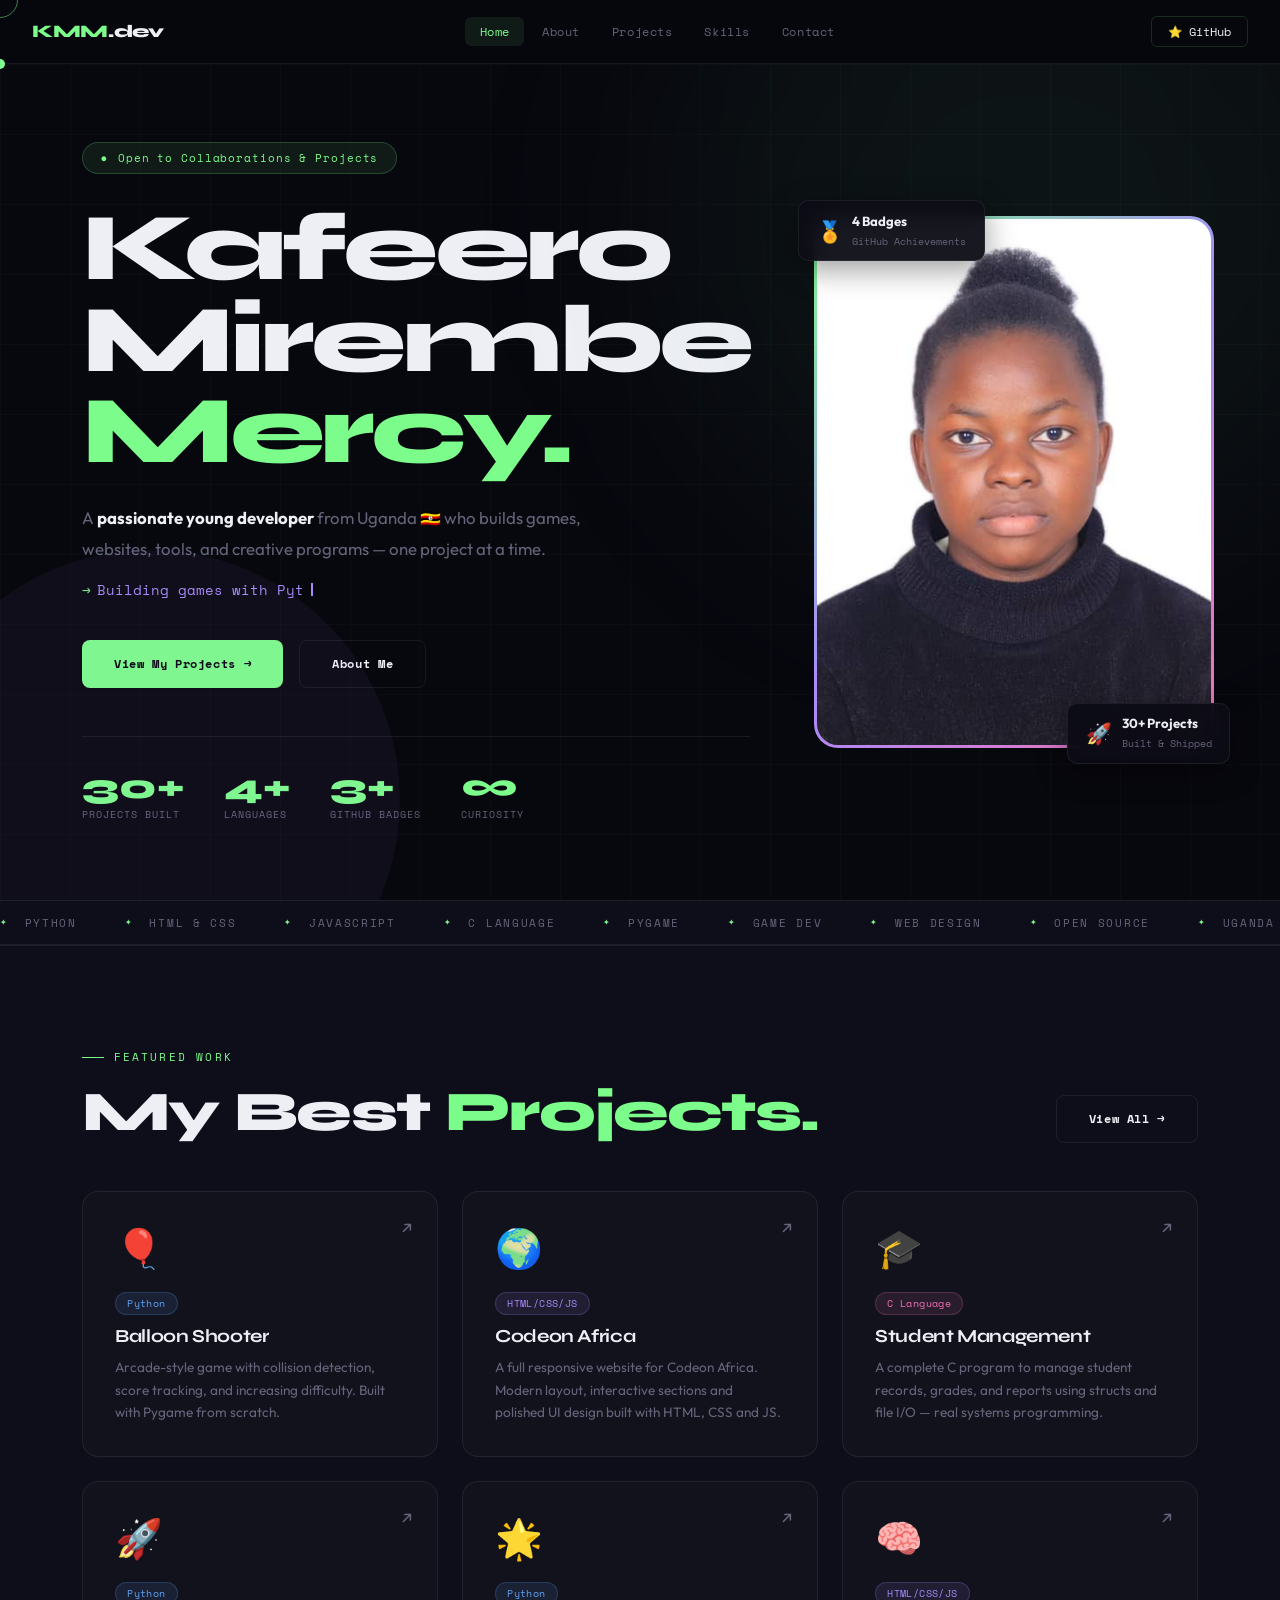
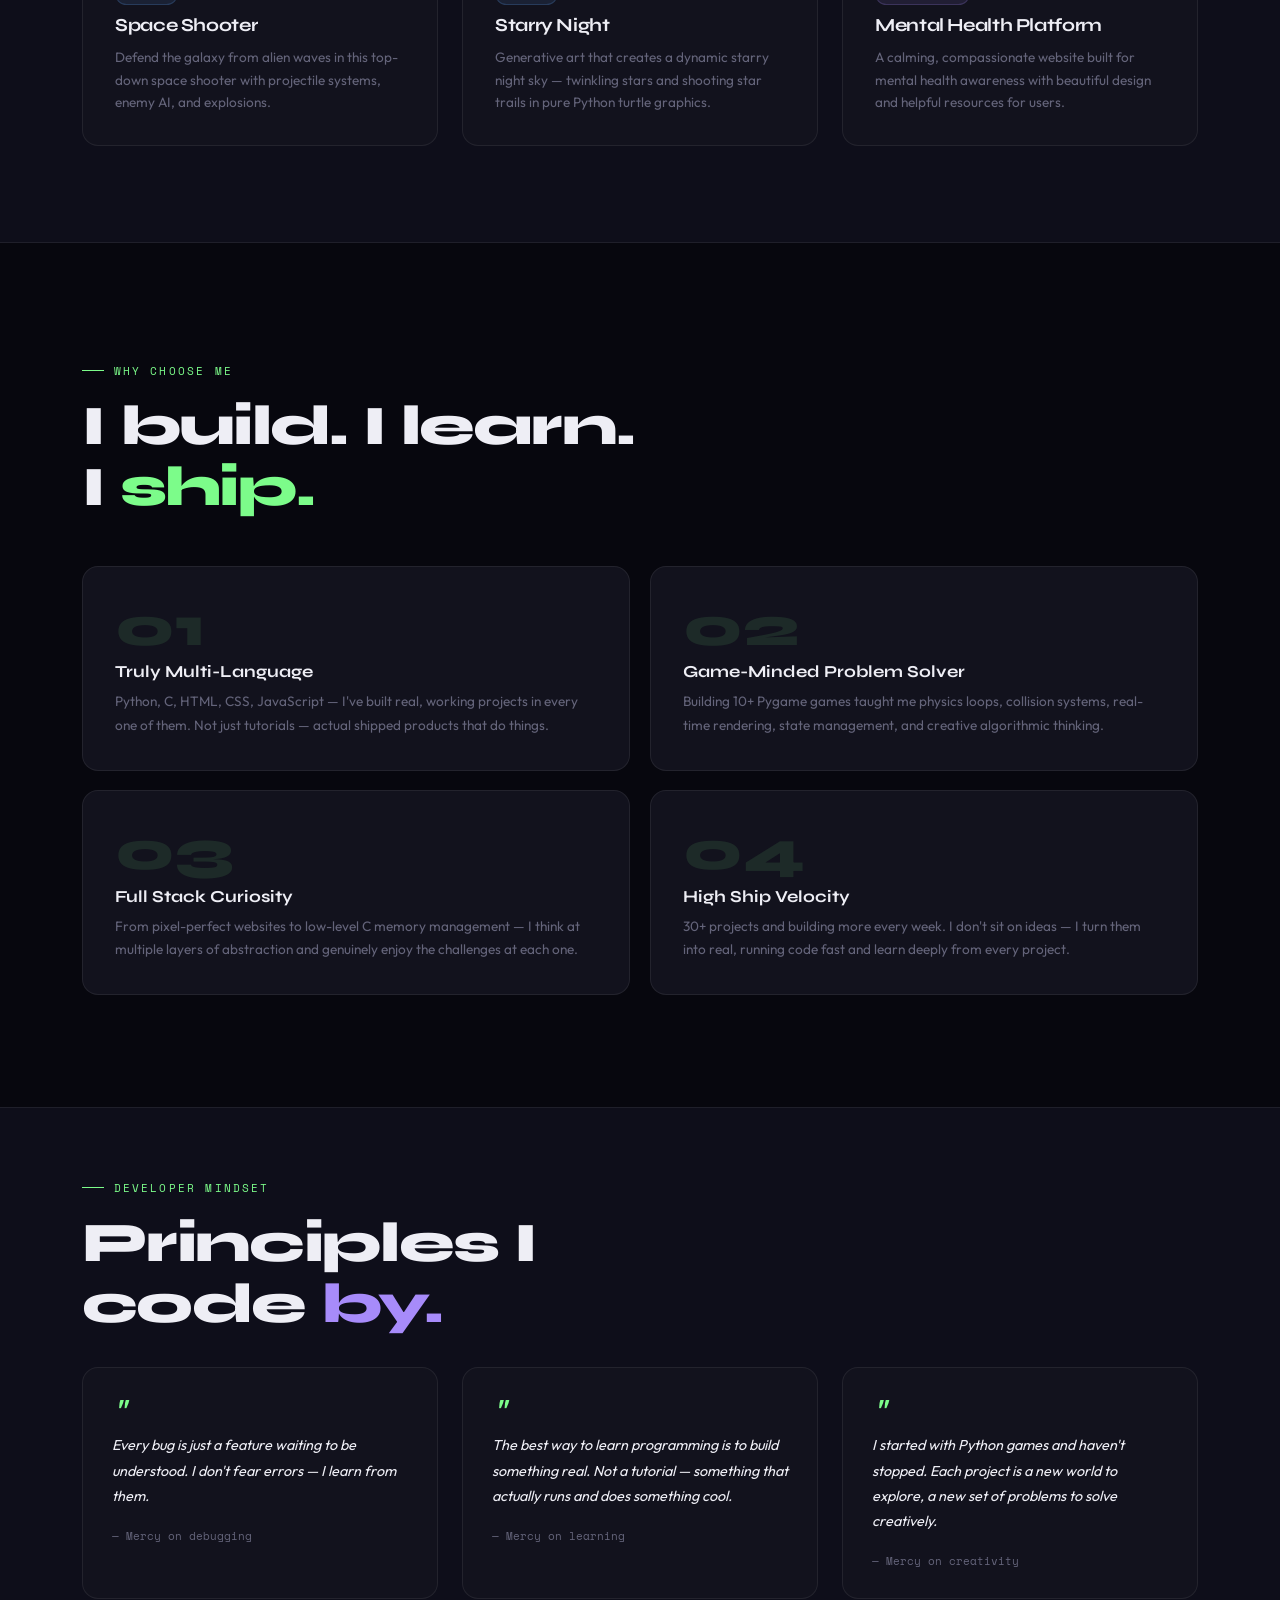
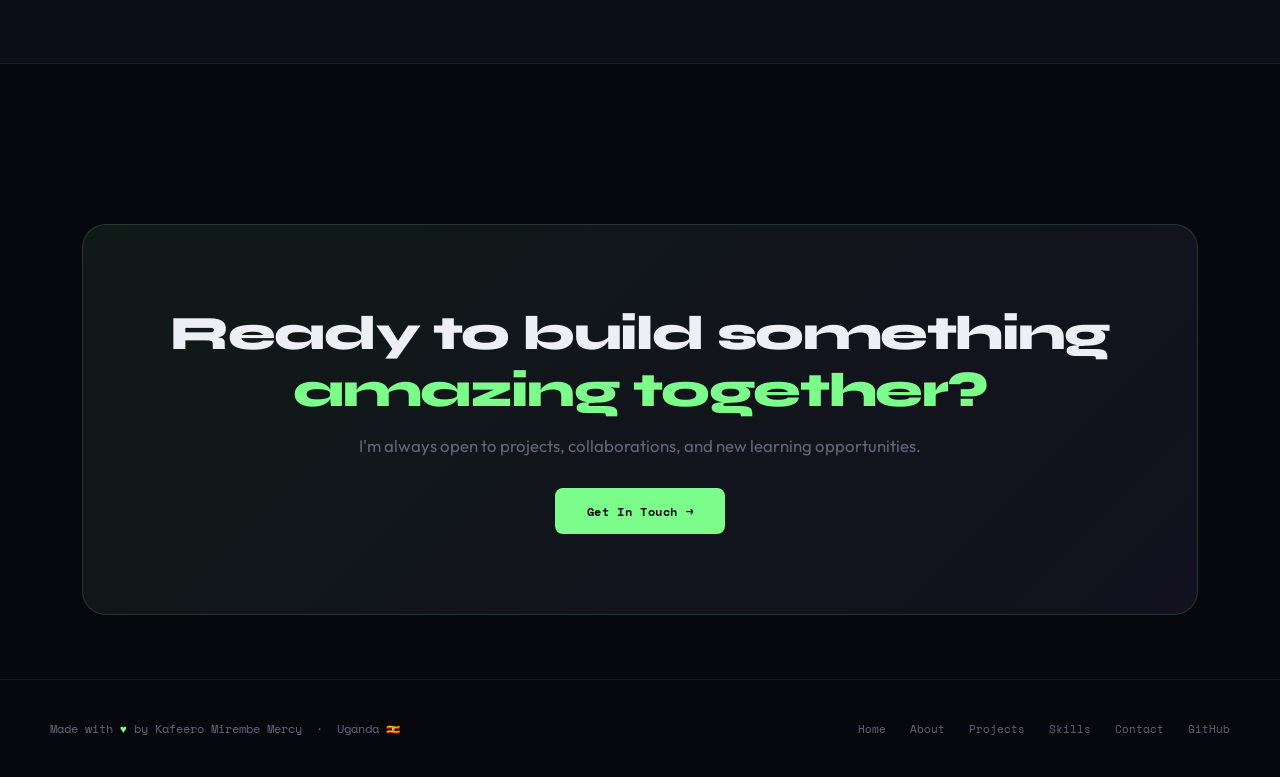
==== commit 32152ad8: "Update print statement from 'Hello' to 'Goodbye'" ====
--- a/index.html
+++ b/index.html
@@ -125,7 +125,7 @@
       </div>
       <div class="photo-wrap fu">
         <div class="photo-border">
-          <div class="chip chip-tl"><span class="chip-ico">🏅</span><div class="chip-txt"><strong>3 Badges</strong><span>GitHub Achievements</span></div></div>
+          <div class="chip chip-tl"><span class="chip-ico">🏅</span><div class="chip-txt"><strong>4 Badges</strong><span>GitHub Achievements</span></div></div>
           <img src="[data-uri]" alt="Kafeero Mirembe Mercy" />
           <div class="chip chip-br"><span class="chip-ico">🚀</span><div class="chip-txt"><strong>30+ Projects</strong><span>Built &amp; Shipped</span></div></div>
         </div>
@@ -290,4 +290,4 @@
 var cobs=new IntersectionObserver(function(entries){entries.forEach(function(e){if(e.isIntersecting){e.target.querySelectorAll('[data-c]').forEach(function(el){var t=+el.dataset.c,c=0,step=t/40,timer=setInterval(function(){c=Math.min(c+step,t);el.textContent=Math.floor(c)+'+';if(c>=t)clearInterval(timer);},40);});cobs.unobserve(e.target);}});},{threshold:.5});
 var sr=document.querySelector('.stats-row');if(sr)cobs.observe(sr);
 </script>
-</body></html>+</body></html>
